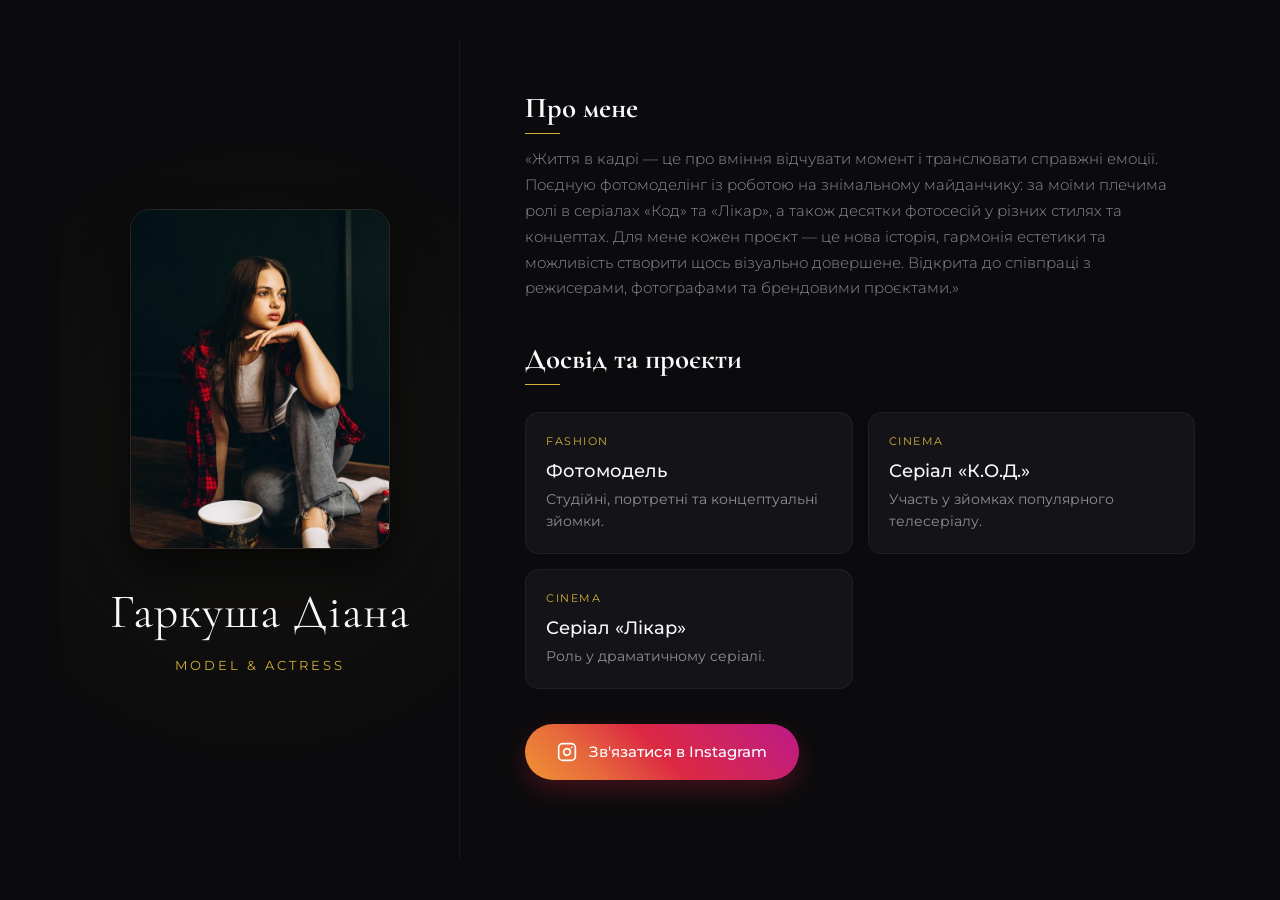
==== index.html @ 57ceee40 "Add files via upload" ====
<!DOCTYPE html>
<html lang="uk">
<head>
    <meta charset="UTF-8">
    <meta name="viewport" content="width=device-width, initial-scale=1.0">
    <title>Model & Actress Portfolio</title>
    <!-- Шрифти Google Fonts -->
    <link rel="preconnect" href="https://fonts.googleapis.com">
    <link rel="preconnect" href="https://fonts.gstatic.com" crossorigin>
    <link href="https://fonts.googleapis.com/css2?family=Cormorant+Garamond:ital,wght@0,400;0,600;1,400&family=Montserrat:wght@300;400;500;600&display=swap" rel="stylesheet">
    <link rel="icon" href="https://fav.farm/✨" />
    
    <style>
        :root {
            --bg-color: #0b0b0d;
            --card-bg: #141418;
            --accent-color: #d4af37;
            --text-main: #f8f9fa;
            --text-muted: #8e8e93;
            --font-title: 'Cormorant Garamond', serif;
            --font-body: 'Montserrat', sans-serif;
        }

        * {
            margin: 0;
            padding: 0;
            box-sizing: border-box;
            scroll-behavior: smooth;
        }

        body {
            background-color: var(--bg-color);
            color: var(--text-main);
            font-family: var(--font-body);
            line-height: 1.6;
            min-height: 100vh;
        }

        /* Головна сітка: для ПК розгортається у 2 колонки */
        .layout {
            display: grid;
            grid-template-columns: 1fr;
            min-height: 100vh;
            max-width: 1200px;
            margin: 0 auto;
        }

        /* Ліва частина (Hero / Фото) */
        .hero-sidebar {
            position: relative;
            padding: 40px 20px;
            display: flex;
            flex-direction: column;
            justify-content: center;
            align-items: center;
            text-align: center;
            background: radial-gradient(circle at center, rgba(212, 175, 55, 0.05) 0%, transparent 70%);
        }

        .avatar-container {
            position: relative;
            width: 220px;
            height: 280px;
            margin-bottom: 25px;
            border-radius: 20px;
            overflow: hidden;
            box-shadow: 0 20px 40px rgba(0,0,0,0.6);
            border: 1px solid rgba(255, 255, 255, 0.1);
            transition: transform 0.5s ease;
        }

        .avatar-container:hover {
            transform: scale(1.02);
        }

        .avatar {
            width: 100%;
            height: 100%;
            object-fit: cover;
        }

        .hero-sidebar h1 {
            font-family: var(--font-title);
            font-size: 2.5rem;
            font-weight: 400;
            letter-spacing: 1px;
            margin-bottom: 5px;
        }

        .hero-sidebar .tag {
            font-size: 0.8rem;
            text-transform: uppercase;
            letter-spacing: 3px;
            color: var(--accent-color);
            margin-bottom: 15px;
        }

        /* Права частина (Контент) */
        .content-area {
            padding: 40px 25px;
            display: flex;
            flex-direction: column;
            justify-content: center;
        }

        section {
            margin-bottom: 35px;
            animation: fadeInUp 0.8s ease-out;
        }

        .section-title {
            font-family: var(--font-title);
            font-size: 1.8rem;
            margin-bottom: 15px;
            position: relative;
            display: inline-block;
        }

        .section-title::after {
            content: '';
            position: absolute;
            bottom: -3px;
            left: 0;
            width: 35px;
            height: 1px;
            background-color: var(--accent-color);
        }

        .about-text {
            color: var(--text-muted);
            font-size: 0.95rem;
            font-weight: 300;
            line-height: 1.7;
        }

        /* Картки проєктів */
        .cards-grid {
            display: grid;
            grid-template-columns: 1fr;
            gap: 15px;
            margin-top: 15px;
        }

        .card {
            background: var(--card-bg);
            border: 1px solid rgba(255, 255, 255, 0.05);
            padding: 20px;
            border-radius: 14px;
            position: relative;
            overflow: hidden;
            transition: all 0.3s ease;
        }

        .card::before {
            content: '';
            position: absolute;
            top: 0; left: 0;
            width: 3px;
            height: 100%;
            background: var(--accent-color);
            opacity: 0;
            transition: opacity 0.3s ease;
        }

        .card:hover {
            transform: translateX(5px);
            background: #1a1a20;
            border-color: rgba(255, 255, 255, 0.15);
        }

        .card:hover::before {
            opacity: 1;
        }

        .card-tag {
            font-size: 0.7rem;
            text-transform: uppercase;
            letter-spacing: 1.5px;
            color: var(--accent-color);
            margin-bottom: 6px;
        }

        .card-title {
            font-size: 1.1rem;
            font-weight: 500;
            margin-bottom: 4px;
        }

        .card-desc {
            font-size: 0.85rem;
            color: var(--text-muted);
        }

        /* Кнопка Instagram */
        .btn-instagram {
            display: inline-flex;
            align-items: center;
            justify-content: center;
            gap: 12px;
            width: 100%;
            padding: 16px 24px;
            background: linear-gradient(45deg, #f09433 0%, #e6683c 25%, #dc2743 50%, #cc2366 75%, #bc1888 100%);
            color: #fff;
            text-decoration: none;
            border-radius: 30px;
            font-weight: 500;
            font-size: 0.95rem;
            box-shadow: 0 10px 25px rgba(220, 39, 67, 0.25);
            transition: transform 0.3s ease, box-shadow 0.3s ease;
        }

        .btn-instagram:hover {
            transform: translateY(-2px);
            box-shadow: 0 12px 30px rgba(220, 39, 67, 0.4);
        }

        footer {
            text-align: center;
            padding: 20px;
            font-size: 0.75rem;
            color: var(--text-muted);
        }

        @keyframes fadeInUp {
            from { opacity: 0; transform: translateY(15px); }
            to { opacity: 1; transform: translateY(0); }
        }

        /* 💻 АДАПТИВ ДЛЯ КОМП'ЮТЕРА (Screens > 768px) */
        @media (min-width: 768px) {
            .layout {
                grid-template-columns: 400px 1fr;
                gap: 40px;
                padding: 40px 20px;
            }

            .hero-sidebar {
                position: sticky;
                top: 40px;
                height: calc(100vh - 80px);
                border-right: 1px solid rgba(255, 255, 255, 0.05);
                padding: 20px;
            }

            .avatar-container {
                width: 260px;
                height: 340px;
            }

            .hero-sidebar h1 {
                font-size: 3rem;
            }

            .cards-grid {
                grid-template-columns: 1fr 1fr; /* Ролі вишиковуються у 2 колонки на ПК */
            }

            .btn-instagram {
                width: auto;
                padding: 16px 32px;
            }
        }
    </style>
</head>
<body>

    <div class="layout">
        <!-- Ліва колонка (На ПК зафіксована) -->
        <aside class="hero-sidebar">
            <div class="avatar-container">
                <img src="Діана 2.jpg" alt="Model Portfolio" class="avatar">
            </div>
            <h1>Гаркуша Діана</h1>
            <p class="tag">Model & Actress</p>
        </aside>

        <!-- Права колонка з контентом -->
        <main class="content-area">
            <section>
                <h2 class="section-title">Про мене</h2>
                <p class="about-text">
                   «Життя в кадрі — це про вміння відчувати момент і транслювати справжні емоції. Поєдную фотомоделінг із роботою на знімальному майданчику: за моїми плечима ролі в серіалах «Код» та «Лікар», а також десятки фотосесій у різних стилях та концептах. Для мене кожен проєкт — це нова історія, гармонія естетики та можливість створити щось візуально довершене. Відкрита до співпраці з режисерами, фотографами та брендовими проєктами.»
                </p>
            </section>

            <section>
                <h2 class="section-title">Досвід та проєкти</h2>
                <div class="cards-grid">
                    <div class="card">
                        <div class="card-tag">Fashion</div>
                        <div class="card-title">Фотомодель</div>
                        <div class="card-desc">Студійні, портретні та концептуальні зйомки.</div>
                    </div>

                    <div class="card">
                        <div class="card-tag">Cinema</div>
                        <div class="card-title">Серіал «К.О.Д.»</div>
                        <div class="card-desc">Участь у зйомках популярного телесеріалу.</div>
                    </div>

                    <div class="card">
                        <div class="card-tag">Cinema</div>
                        <div class="card-title">Серіал «Лікар»</div>
                        <div class="card-desc">Роль у драматичному серіалі.</div>
                    </div>
                </div>
            </section>

            <section>
                <a href="https://www.instagram.com/garkusha1831/" target="_blank" class="btn-instagram">
                    <svg width="20" height="20" viewBox="0 0 24 24" fill="none" stroke="currentColor" stroke-width="2" stroke-linecap="round" stroke-linejoin="round">
                        <rect x="2" y="2" width="20" height="20" rx="5" ry="5"></rect>
                        <path d="M16 11.37A4 4 0 1 1 12.63 8 4 4 0 0 1 16 11.37z"></path>
                        <line x1="17.5" y1="6.5" x2="17.51" y2="6.5"></line>
                    </svg>
                    Зв'язатися в Instagram
                </a>
            </section>
</body>
</html>
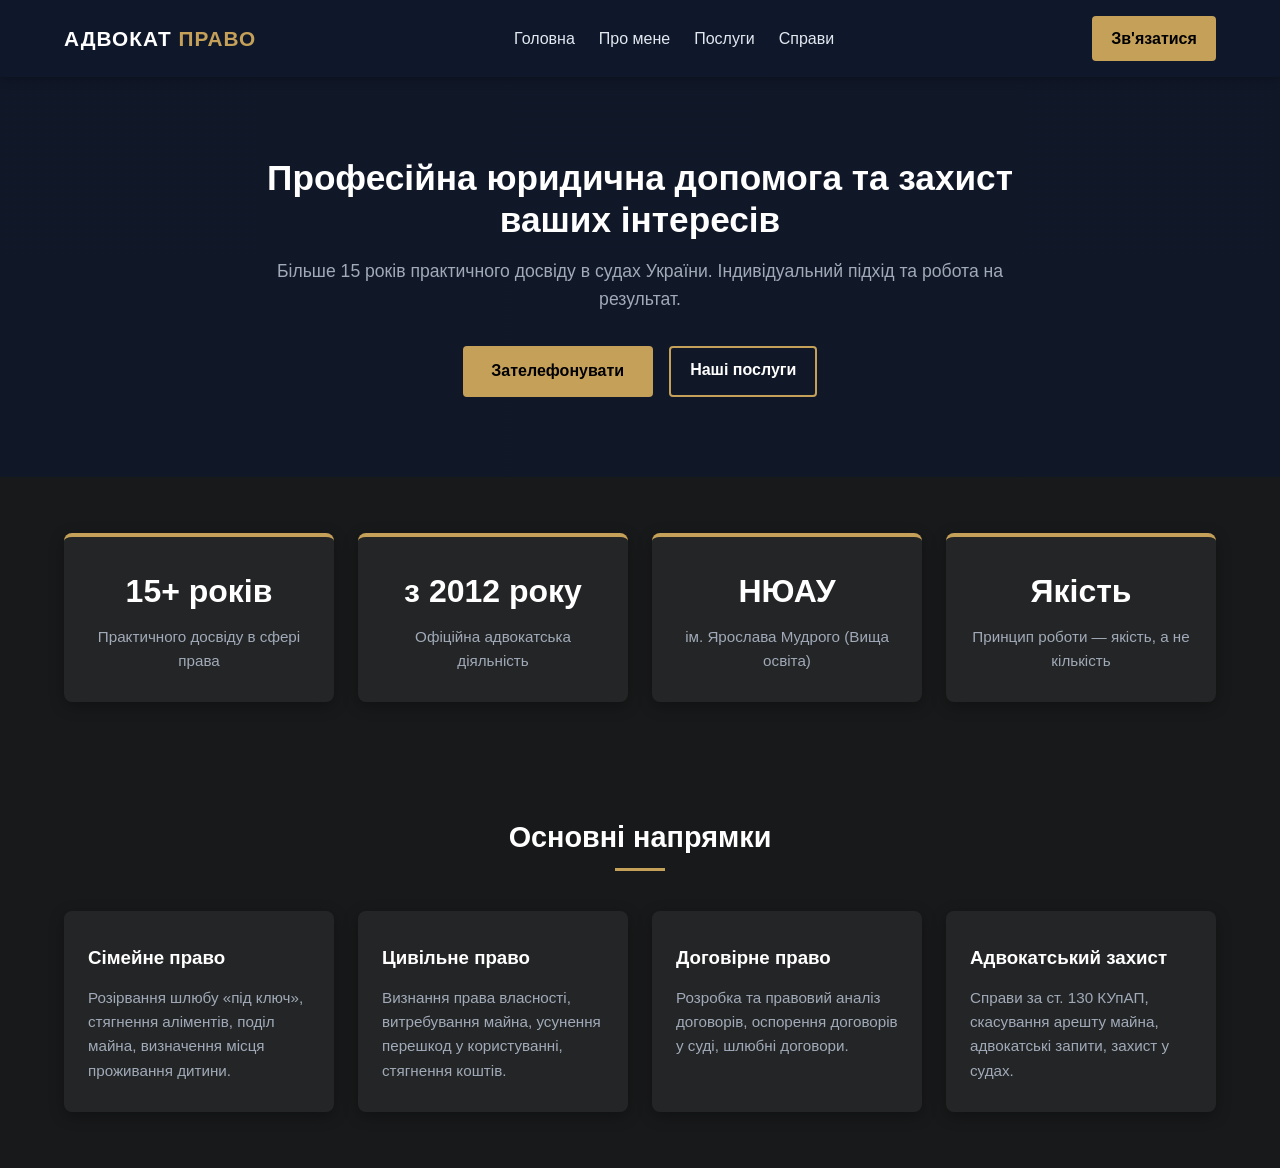
==== commit 514d2530: "Add files via upload" ====
--- a/index.html
+++ b/index.html
@@ -3,318 +3,341 @@
 <head>
     <meta charset="UTF-8">
     <meta name="viewport" content="width=device-width, initial-scale=1.0">
-    <title>Model & Actress Portfolio</title>
-    <!-- Шрифти Google Fonts -->
-    <link rel="preconnect" href="https://fonts.googleapis.com">
-    <link rel="preconnect" href="https://fonts.gstatic.com" crossorigin>
-    <link href="https://fonts.googleapis.com/css2?family=Cormorant+Garamond:ital,wght@0,400;0,600;1,400&family=Montserrat:wght@300;400;500;600&display=swap" rel="stylesheet">
-    <link rel="icon" href="https://fav.farm/✨" />
-    
+
+    <!-- Іконка для вкладки -->
+    <link rel="icon" type="image/svg+xml" href="data:image/svg+xml,<svg xmlns='http://www.w3.org/2000/svg' viewBox='0 0 24 24' fill='%23C5A059'><path d='M18 2h-4v2h1v3h-1v2h4V7h-1V4h1V2zm-7 4.5l-6 6 1.5 1.5 6-6L11 6.5zm-5.5 8L4 16l4 4 1.5-1.5-4-4zM2 21h12v2H2v-2z'/></svg>">
+
+    <title>Послуги адвоката | Професійний правовий захист</title>
     <style>
         :root {
-            --bg-color: #0b0b0d;
-            --card-bg: #141418;
-            --accent-color: #d4af37;
-            --text-main: #f8f9fa;
-            --text-muted: #8e8e93;
-            --font-title: 'Cormorant Garamond', serif;
-            --font-body: 'Montserrat', sans-serif;
+            /* Палітра як на скриншоті */
+            --navy-header: #0F172A;   /* Темно-синя шапка */
+            --bg-dark: #18191A;       /* Загальний темно-вугільний фон */
+            --card-bg: #242526;       /* Темні картки */
+            --accent: #C5A059;        /* Золотистий колір */
+            --accent-hover: #B08D46;
+            --text-light: #FFFFFF;    /* Білий текст */
+            --text-muted: #A0AAB8;    /* Сірий підтекст */
         }
 
         * {
+            box-sizing: border-box;
             margin: 0;
             padding: 0;
-            box-sizing: border-box;
-            scroll-behavior: smooth;
+            font-family: -apple-system, BlinkMacSystemFont, "Segoe UI", Roboto, sans-serif;
         }
 
         body {
-            background-color: var(--bg-color);
-            color: var(--text-main);
-            font-family: var(--font-body);
+            background-color: var(--bg-dark) !important;
+            color: var(--text-light);
             line-height: 1.6;
-            min-height: 100vh;
-        }
-
-        /* Головна сітка: для ПК розгортається у 2 колонки */
-        .layout {
-            display: grid;
-            grid-template-columns: 1fr;
-            min-height: 100vh;
+            padding-bottom: 70px;
+        }
+
+        @media (min-width: 768px) {
+            body { padding-bottom: 0; }
+        }
+
+        /* Шапка та Навігація */
+        .header {
+            background-color: var(--navy-header);
+            position: sticky;
+            top: 0;
+            z-index: 1000;
+            box-shadow: 0 2px 10px rgba(0,0,0,0.3);
+        }
+
+        .nav-container {
             max-width: 1200px;
             margin: 0 auto;
-        }
-
-        /* Ліва частина (Hero / Фото) */
-        .hero-sidebar {
+            display: flex;
+            justify-content: space-between;
+            align-items: center;
+            padding: 1rem 1.5rem;
+        }
+
+        .logo {
+            color: var(--text-light);
+            font-size: 1.3rem;
+            font-weight: 700;
+            text-decoration: none;
+            text-transform: uppercase;
+            letter-spacing: 1px;
+        }
+
+        .logo span { color: var(--accent); }
+
+        .nav-menu {
+            display: flex;
+            list-style: none;
+            gap: 1.5rem;
+        }
+
+        .nav-link {
+            color: #E2E8F0;
+            text-decoration: none;
+            font-weight: 500;
+            transition: color 0.3s;
+        }
+
+        .nav-link:hover { color: var(--accent); }
+
+        .btn-contact {
+            background-color: var(--accent);
+            color: #000000;
+            padding: 0.6rem 1.2rem;
+            border-radius: 4px;
+            font-weight: 600;
+            text-decoration: none;
+            transition: background-color 0.3s;
+        }
+
+        .btn-contact:hover { background-color: var(--accent-hover); }
+
+        /* Мобільне меню */
+        .hamburger {
+            display: none;
+            cursor: pointer;
+            background: none;
+            border: none;
+            color: var(--text-light);
+            font-size: 1.8rem;
+        }
+
+        /* Hero Секція */
+        .hero {
+            background: linear-gradient(rgba(15, 23, 42, 0.85), rgba(15, 23, 42, 0.85)), 
+                        url('https://images.unsplash.com/photo-1589829545856-d10d557cf95f?auto=format&fit=crop&w=1200&q=80') center/cover;
+            color: var(--text-light);
+            padding: 5rem 1.5rem;
+            text-align: center;
+        }
+
+        .hero-content {
+            max-width: 800px;
+            margin: 0 auto;
+        }
+
+        .hero h1 {
+            font-size: 2.2rem;
+            margin-bottom: 1rem;
+            line-height: 1.2;
+        }
+
+        .hero p {
+            font-size: 1.1rem;
+            color: var(--text-muted);
+            margin-bottom: 2rem;
+        }
+
+        .hero-buttons {
+            display: flex;
+            gap: 1rem;
+            justify-content: center;
+            flex-wrap: wrap;
+        }
+
+        /* Основні блоки */
+        .section {
+            max-width: 1200px;
+            margin: 0 auto;
+            padding: 3.5rem 1.5rem;
+        }
+
+        .section-title {
+            text-align: center;
+            font-size: 1.8rem;
+            color: var(--text-light);
+            margin-bottom: 2.5rem;
             position: relative;
-            padding: 40px 20px;
-            display: flex;
-            flex-direction: column;
-            justify-content: center;
-            align-items: center;
-            text-align: center;
-            background: radial-gradient(circle at center, rgba(212, 175, 55, 0.05) 0%, transparent 70%);
-        }
-
-        .avatar-container {
-            position: relative;
-            width: 220px;
-            height: 280px;
-            margin-bottom: 25px;
-            border-radius: 20px;
-            overflow: hidden;
-            box-shadow: 0 20px 40px rgba(0,0,0,0.6);
-            border: 1px solid rgba(255, 255, 255, 0.1);
-            transition: transform 0.5s ease;
-        }
-
-        .avatar-container:hover {
-            transform: scale(1.02);
-        }
-
-        .avatar {
-            width: 100%;
-            height: 100%;
-            object-fit: cover;
-        }
-
-        .hero-sidebar h1 {
-            font-family: var(--font-title);
-            font-size: 2.5rem;
-            font-weight: 400;
-            letter-spacing: 1px;
-            margin-bottom: 5px;
-        }
-
-        .hero-sidebar .tag {
-            font-size: 0.8rem;
-            text-transform: uppercase;
-            letter-spacing: 3px;
-            color: var(--accent-color);
-            margin-bottom: 15px;
-        }
-
-        /* Права частина (Контент) */
-        .content-area {
-            padding: 40px 25px;
-            display: flex;
-            flex-direction: column;
-            justify-content: center;
-        }
-
-        section {
-            margin-bottom: 35px;
-            animation: fadeInUp 0.8s ease-out;
-        }
-
-        .section-title {
-            font-family: var(--font-title);
-            font-size: 1.8rem;
-            margin-bottom: 15px;
-            position: relative;
-            display: inline-block;
         }
 
         .section-title::after {
             content: '';
-            position: absolute;
-            bottom: -3px;
-            left: 0;
-            width: 35px;
-            height: 1px;
-            background-color: var(--accent-color);
-        }
-
-        .about-text {
+            display: block;
+            width: 50px;
+            height: 3px;
+            background-color: var(--accent);
+            margin: 0.5rem auto 0;
+        }
+
+        /* Факти / Переваги */
+        .stats-grid {
+            display: grid;
+            grid-template-columns: repeat(auto-fit, minmax(220px, 1fr));
+            gap: 1.5rem;
+            text-align: center;
+        }
+
+        .stat-card {
+            background: var(--card-bg) !important;
+            padding: 1.8rem 1.5rem;
+            border-radius: 8px;
+            box-shadow: 0 4px 15px rgba(0,0,0,0.3);
+            border-top: 4px solid var(--accent);
+        }
+
+        .stat-card h3 {
+            font-size: 2rem;
+            color: var(--text-light);
+            margin-bottom: 0.5rem;
+        }
+
+        .stat-card p {
             color: var(--text-muted);
             font-size: 0.95rem;
-            font-weight: 300;
-            line-height: 1.7;
-        }
-
-        /* Картки проєктів */
-        .cards-grid {
+        }
+
+        /* Послуги */
+        .services-grid {
             display: grid;
-            grid-template-columns: 1fr;
-            gap: 15px;
-            margin-top: 15px;
-        }
-
-        .card {
-            background: var(--card-bg);
-            border: 1px solid rgba(255, 255, 255, 0.05);
-            padding: 20px;
-            border-radius: 14px;
-            position: relative;
-            overflow: hidden;
-            transition: all 0.3s ease;
-        }
-
-        .card::before {
-            content: '';
-            position: absolute;
-            top: 0; left: 0;
-            width: 3px;
-            height: 100%;
-            background: var(--accent-color);
-            opacity: 0;
-            transition: opacity 0.3s ease;
-        }
-
-        .card:hover {
-            transform: translateX(5px);
-            background: #1a1a20;
-            border-color: rgba(255, 255, 255, 0.15);
-        }
-
-        .card:hover::before {
-            opacity: 1;
-        }
-
-        .card-tag {
-            font-size: 0.7rem;
-            text-transform: uppercase;
-            letter-spacing: 1.5px;
-            color: var(--accent-color);
-            margin-bottom: 6px;
-        }
-
-        .card-title {
-            font-size: 1.1rem;
-            font-weight: 500;
-            margin-bottom: 4px;
-        }
-
-        .card-desc {
-            font-size: 0.85rem;
+            grid-template-columns: repeat(auto-fit, minmax(260px, 1fr));
+            gap: 1.5rem;
+        }
+
+        .service-card {
+            background: var(--card-bg) !important;
+            padding: 1.8rem 1.5rem;
+            border-radius: 8px;
+            box-shadow: 0 4px 15px rgba(0,0,0,0.3);
+            border-top: 3px solid transparent;
+            transition: border-color 0.3s, transform 0.3s;
+        }
+
+        .service-card:hover {
+            border-top-color: var(--accent);
+            transform: translateY(-3px);
+        }
+
+        .service-card h3 {
+            color: var(--text-light);
+            margin-bottom: 0.8rem;
+        }
+
+        .service-card p {
             color: var(--text-muted);
-        }
-
-        /* Кнопка Instagram */
-        .btn-instagram {
-            display: inline-flex;
-            align-items: center;
-            justify-content: center;
-            gap: 12px;
+            font-size: 0.95rem;
+        }
+
+        /* Плаваюча кнопка для мобільного */
+        .mobile-call-btn {
+            display: none;
+            position: fixed;
+            bottom: 0;
+            left: 0;
             width: 100%;
-            padding: 16px 24px;
-            background: linear-gradient(45deg, #f09433 0%, #e6683c 25%, #dc2743 50%, #cc2366 75%, #bc1888 100%);
-            color: #fff;
+            background-color: var(--accent);
+            color: #000000;
+            text-align: center;
+            padding: 1rem;
+            font-weight: 700;
             text-decoration: none;
-            border-radius: 30px;
-            font-weight: 500;
-            font-size: 0.95rem;
-            box-shadow: 0 10px 25px rgba(220, 39, 67, 0.25);
-            transition: transform 0.3s ease, box-shadow 0.3s ease;
-        }
-
-        .btn-instagram:hover {
-            transform: translateY(-2px);
-            box-shadow: 0 12px 30px rgba(220, 39, 67, 0.4);
-        }
-
-        footer {
-            text-align: center;
-            padding: 20px;
-            font-size: 0.75rem;
-            color: var(--text-muted);
-        }
-
-        @keyframes fadeInUp {
-            from { opacity: 0; transform: translateY(15px); }
-            to { opacity: 1; transform: translateY(0); }
-        }
-
-        /* 💻 АДАПТИВ ДЛЯ КОМП'ЮТЕРА (Screens > 768px) */
-        @media (min-width: 768px) {
-            .layout {
-                grid-template-columns: 400px 1fr;
-                gap: 40px;
-                padding: 40px 20px;
+            z-index: 999;
+            box-shadow: 0 -2px 10px rgba(0,0,0,0.3);
+        }
+
+        /* Адаптивність */
+        @media (max-width: 768px) {
+            .nav-menu {
+                display: none;
+                width: 100%;
+                flex-direction: column;
+                position: absolute;
+                top: 100%;
+                left: 0;
+                background-color: var(--navy-header);
+                padding: 1rem;
             }
 
-            .hero-sidebar {
-                position: sticky;
-                top: 40px;
-                height: calc(100vh - 80px);
-                border-right: 1px solid rgba(255, 255, 255, 0.05);
-                padding: 20px;
-            }
-
-            .avatar-container {
-                width: 260px;
-                height: 340px;
-            }
-
-            .hero-sidebar h1 {
-                font-size: 3rem;
-            }
-
-            .cards-grid {
-                grid-template-columns: 1fr 1fr; /* Ролі вишиковуються у 2 колонки на ПК */
-            }
-
-            .btn-instagram {
-                width: auto;
-                padding: 16px 32px;
-            }
+            .hamburger { display: block; }
+            .nav-container.active .nav-menu { display: flex; }
+            .mobile-call-btn { display: block; }
+            .header .btn-contact { display: none; }
+            .hero h1 { font-size: 1.8rem; }
         }
     </style>
 </head>
 <body>
 
-    <div class="layout">
-        <!-- Ліва колонка (На ПК зафіксована) -->
-        <aside class="hero-sidebar">
-            <div class="avatar-container">
-                <img src="Діана 2.jpg" alt="Model Portfolio" class="avatar">
-            </div>
-            <h1>Гаркуша Діана</h1>
-            <p class="tag">Model & Actress</p>
-        </aside>
-
-        <!-- Права колонка з контентом -->
-        <main class="content-area">
-            <section>
-                <h2 class="section-title">Про мене</h2>
-                <p class="about-text">
-                   «Життя в кадрі — це про вміння відчувати момент і транслювати справжні емоції. Поєдную фотомоделінг із роботою на знімальному майданчику: за моїми плечима ролі в серіалах «Код» та «Лікар», а також десятки фотосесій у різних стилях та концептах. Для мене кожен проєкт — це нова історія, гармонія естетики та можливість створити щось візуально довершене. Відкрита до співпраці з режисерами, фотографами та брендовими проєктами.»
-                </p>
-            </section>
-
-            <section>
-                <h2 class="section-title">Досвід та проєкти</h2>
-                <div class="cards-grid">
-                    <div class="card">
-                        <div class="card-tag">Fashion</div>
-                        <div class="card-title">Фотомодель</div>
-                        <div class="card-desc">Студійні, портретні та концептуальні зйомки.</div>
-                    </div>
-
-                    <div class="card">
-                        <div class="card-tag">Cinema</div>
-                        <div class="card-title">Серіал «К.О.Д.»</div>
-                        <div class="card-desc">Участь у зйомках популярного телесеріалу.</div>
-                    </div>
-
-                    <div class="card">
-                        <div class="card-tag">Cinema</div>
-                        <div class="card-title">Серіал «Лікар»</div>
-                        <div class="card-desc">Роль у драматичному серіалі.</div>
-                    </div>
-                </div>
-            </section>
-
-            <section>
-                <a href="https://www.instagram.com/garkusha1831/" target="_blank" class="btn-instagram">
-                    <svg width="20" height="20" viewBox="0 0 24 24" fill="none" stroke="currentColor" stroke-width="2" stroke-linecap="round" stroke-linejoin="round">
-                        <rect x="2" y="2" width="20" height="20" rx="5" ry="5"></rect>
-                        <path d="M16 11.37A4 4 0 1 1 12.63 8 4 4 0 0 1 16 11.37z"></path>
-                        <line x1="17.5" y1="6.5" x2="17.51" y2="6.5"></line>
-                    </svg>
-                    Зв'язатися в Instagram
-                </a>
-            </section>
+    <!-- Шапка сайту -->
+    <header class="header">
+        <div class="nav-container">
+            <a href="#" class="logo">Адвокат <span>Право</span></a>
+            <button class="hamburger" onclick="toggleMenu()">☰</button>
+            <ul class="nav-menu">
+                <li><a href="#" class="nav-link">Головна</a></li>
+                <li><a href="about.html" class="nav-link">Про мене</a></li>
+                <li><a href="services.html" class="nav-link">Послуги</a></li>
+                <li><a href="cases.html" class="nav-link">Справи</a></li>
+            </ul>
+            <a href="tel:+380937222592" class="btn-contact">Зв'язатися</a>
+        </div>
+    </header>
+
+    <!-- Головний баннер -->
+    <section class="hero">
+        <div class="hero-content">
+            <h1>Професійна юридична допомога та захист ваших інтересів</h1>
+            <p>Більше 15 років практичного досвіду в судах України. Індивідуальний підхід та робота на результат.</p>
+            <div class="hero-buttons">
+                <a href="tel:+380937222592" class="btn-contact" style="padding: 0.8rem 1.8rem;">Зателефонувати</a>
+                <a href="#services" class="btn-contact" style="background: transparent; border: 2px solid var(--accent); color: var(--text-light);">Наші послуги</a>
+            </div>
+        </div>
+    </section>
+
+    <!-- Досвід у цифрах -->
+    <section class="section">
+        <div class="stats-grid">
+            <div class="stat-card">
+                <h3>15+ років</h3>
+                <p>Практичного досвіду в сфері права</p>
+            </div>
+            <div class="stat-card">
+                <h3>з 2012 року</h3>
+                <p>Офіційна адвокатська діяльність</p>
+            </div>
+            <div class="stat-card">
+                <h3>НЮАУ</h3>
+                <p>ім. Ярослава Мудрого (Вища освіта)</p>
+            </div>
+            <div class="stat-card">
+                <h3>Якість</h3>
+                <p>Принцип роботи — якість, а не кількість</p>
+            </div>
+        </div>
+    </section>
+
+    <!-- Послуги -->
+    <section class="section" id="services">
+        <h2 class="section-title">Основні напрямки</h2>
+        <div class="services-grid">
+            <div class="service-card">
+                <h3>Сімейне право</h3>
+                <p>Розірвання шлюбу «під ключ», стягнення аліментів, поділ майна, визначення місця проживання дитини.</p>
+            </div>
+            <div class="service-card">
+                <h3>Цивільне право</h3>
+                <p>Визнання права власності, витребування майна, усунення перешкод у користуванні, стягнення коштів.</p>
+            </div>
+            <div class="service-card">
+                <h3>Договірне право</h3>
+                <p>Розробка та правовий аналіз договорів, оспорення договорів у суді, шлюбні договори.</p>
+            </div>
+            <div class="service-card">
+                <h3>Адвокатський захист</h3>
+                <p>Справи за ст. 130 КУпАП, скасування арешту майна, адвокатські запити, захист у судах.</p>
+            </div>
+        </div>
+    </section>
+
+    <!-- Плаваюча кнопка для швидкого виклику з мобільного -->
+    <a href="tel:+380937222592" class="mobile-call-btn">📞 Зв'язатися з адвокатом</a>
+
+    <script>
+        function toggleMenu() {
+            document.querySelector('.nav-container').classList.toggle('active');
+        }
+    </script>
 </body>
 </html>
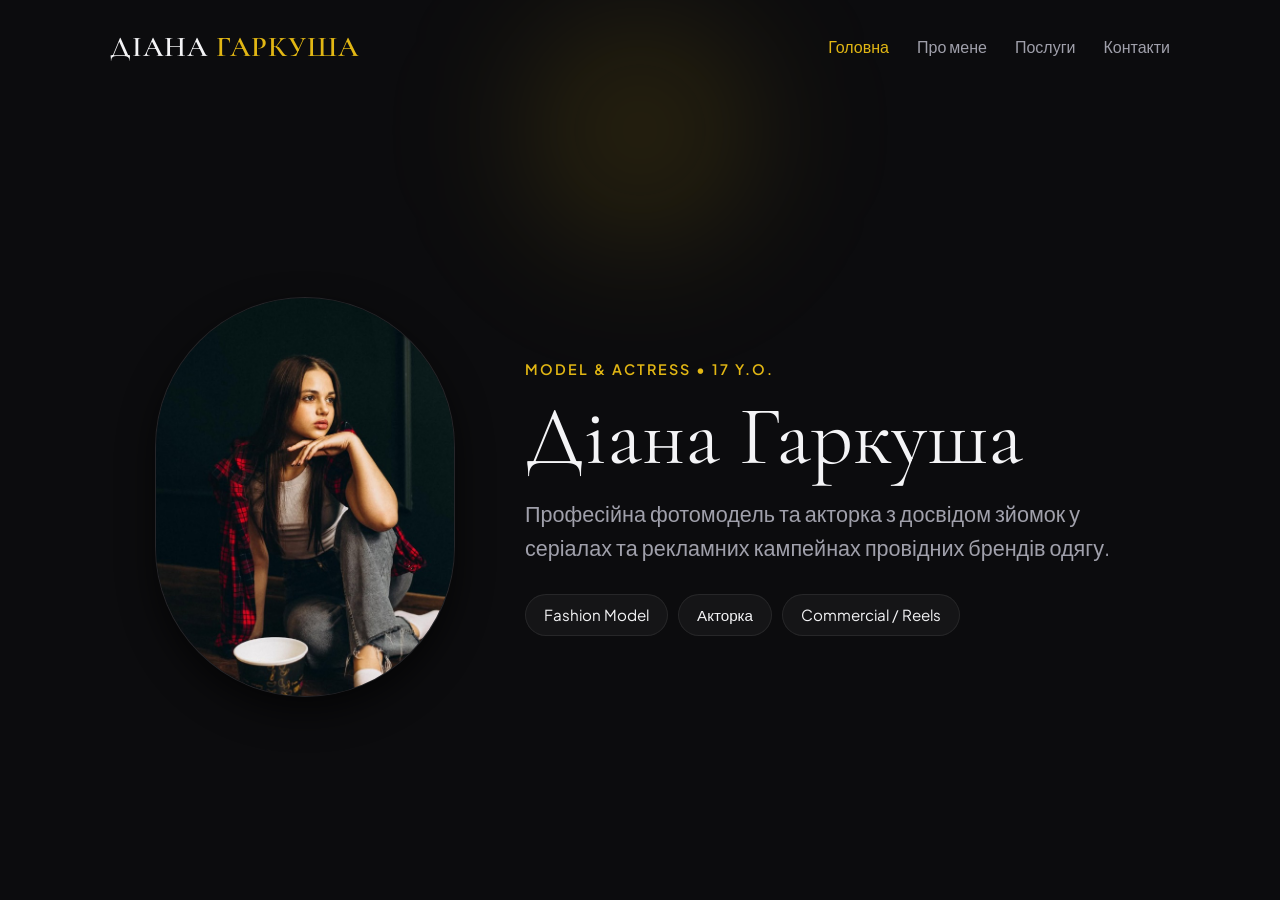
==== commit 1bcb32ee: "Add files via upload" ====
--- a/index.html
+++ b/index.html
@@ -2,341 +2,383 @@
 <html lang="uk">
 <head>
     <meta charset="UTF-8">
-    <meta name="viewport" content="width=device-width, initial-scale=1.0">
-
-    <!-- Іконка для вкладки -->
-    <link rel="icon" type="image/svg+xml" href="data:image/svg+xml,<svg xmlns='http://www.w3.org/2000/svg' viewBox='0 0 24 24' fill='%23C5A059'><path d='M18 2h-4v2h1v3h-1v2h4V7h-1V4h1V2zm-7 4.5l-6 6 1.5 1.5 6-6L11 6.5zm-5.5 8L4 16l4 4 1.5-1.5-4-4zM2 21h12v2H2v-2z'/></svg>">
-
-    <title>Послуги адвоката | Професійний правовий захист</title>
+    <meta name="viewport" content="width=device-width, initial-scale=1.0, viewport-fit=cover">
+    <title>Діана Гаркуша | Офіційний сайт</title>
+    <meta name="description" content="Офіційний сайт Діани Гаркуші — фотомодель та акторка.">
+    
+    <!-- Шрифти Google Fonts -->
+    <link rel="preconnect" href="https://fonts.googleapis.com">
+    <link rel="preconnect" href="https://fonts.gstatic.com" crossorigin>
+    <link href="https://fonts.googleapis.com/css2?family=Cormorant+Garamond:wght@400;600&family=Plus+Jakarta+Sans:wght@300;400;600&display=swap" rel="stylesheet">
+    <link rel="icon" type="image/svg+xml" href="data:image/svg+xml,<svg xmlns='http://www.w3.org/2000/svg' viewBox='0 0 100 100'><rect width='100' height='100' rx='25' fill='%230c0c0e'/><text x='50%' y='65%' font-family='Georgia, serif' font-size='48' font-weight='bold' fill='%23e2b714' text-anchor='middle'>DG</text></svg>">
+
+    <!-- CSS СТИЛІ -->
     <style>
         :root {
-            /* Палітра як на скриншоті */
-            --navy-header: #0F172A;   /* Темно-синя шапка */
-            --bg-dark: #18191A;       /* Загальний темно-вугільний фон */
-            --card-bg: #242526;       /* Темні картки */
-            --accent: #C5A059;        /* Золотистий колір */
-            --accent-hover: #B08D46;
-            --text-light: #FFFFFF;    /* Білий текст */
-            --text-muted: #A0AAB8;    /* Сірий підтекст */
+            --bg-color: #0c0c0e;
+            --card-bg: rgba(255, 255, 255, 0.04);
+            --accent-color: #e2b714;
+            --text-main: #f4f4f6;
+            --text-muted: #a0a0ab;
+            --border-color: rgba(255, 255, 255, 0.08);
+            --font-title: 'Cormorant Garamond', serif;
+            --font-body: 'Plus Jakarta Sans', sans-serif;
         }
 
         * {
             box-sizing: border-box;
             margin: 0;
             padding: 0;
-            font-family: -apple-system, BlinkMacSystemFont, "Segoe UI", Roboto, sans-serif;
+            -webkit-tap-highlight-color: transparent;
+        }
+
+        html {
+            scroll-behavior: smooth;
         }
 
         body {
-            background-color: var(--bg-dark) !important;
-            color: var(--text-light);
+            background-color: var(--bg-color);
+            color: var(--text-main);
+            font-family: var(--font-body);
             line-height: 1.6;
-            padding-bottom: 70px;
-        }
-
-        @media (min-width: 768px) {
-            body { padding-bottom: 0; }
-        }
-
-        /* Шапка та Навігація */
-        .header {
-            background-color: var(--navy-header);
-            position: sticky;
-            top: 0;
-            z-index: 1000;
-            box-shadow: 0 2px 10px rgba(0,0,0,0.3);
-        }
-
-        .nav-container {
-            max-width: 1200px;
-            margin: 0 auto;
+            overflow-x: hidden;
+            min-height: 100vh;
+            display: flex;
+            flex-direction: column;
+            justify-content: space-between;
+        }
+
+        /* --- СЯЙВО НА ФОНІ --- */
+        .glow-bg {
+            position: fixed;
+            top: -5%;
+            left: 50%;
+            transform: translateX(-50%);
+            width: 350px;
+            height: 350px;
+            background: radial-gradient(circle, rgba(226, 183, 20, 0.18) 0%, rgba(0,0,0,0) 70%);
+            filter: blur(60px);
+            z-index: -1;
+            pointer-events: none;
+            animation: pulseGlow 8s infinite alternate ease-in-out;
+        }
+
+        @keyframes pulseGlow {
+            0% { transform: translateX(-50%) scale(1); opacity: 0.5; }
+            100% { transform: translateX(-50%) scale(1.3); opacity: 0.8; }
+        }
+
+        /* --- ШАПКА --- */
+        header {
+            position: relative;
             display: flex;
             justify-content: space-between;
             align-items: center;
-            padding: 1rem 1.5rem;
+            padding: 24px 20px;
+            max-width: 1100px;
+            width: 100%;
+            margin: 0 auto;
+            z-index: 1000;
         }
 
         .logo {
-            color: var(--text-light);
-            font-size: 1.3rem;
-            font-weight: 700;
+            font-family: var(--font-title);
+            font-size: 1.8rem;
+            font-weight: 600;
+            letter-spacing: 1px;
+            text-transform: uppercase;
+            color: var(--text-main);
             text-decoration: none;
-            text-transform: uppercase;
-            letter-spacing: 1px;
-        }
-
-        .logo span { color: var(--accent); }
-
-        .nav-menu {
-            display: flex;
-            list-style: none;
-            gap: 1.5rem;
+        }
+
+        .logo span { color: var(--accent-color); }
+
+        /* Навігація ПК */
+        .desktop-nav {
+            display: none;
+            gap: 28px;
         }
 
         .nav-link {
-            color: #E2E8F0;
+            color: var(--text-muted);
             text-decoration: none;
-            font-weight: 500;
+            font-size: 1rem;
+            font-weight: 400;
             transition: color 0.3s;
         }
 
-        .nav-link:hover { color: var(--accent); }
-
-        .btn-contact {
-            background-color: var(--accent);
-            color: #000000;
-            padding: 0.6rem 1.2rem;
-            border-radius: 4px;
-            font-weight: 600;
-            text-decoration: none;
-            transition: background-color 0.3s;
-        }
-
-        .btn-contact:hover { background-color: var(--accent-hover); }
-
-        /* Мобільне меню */
-        .hamburger {
-            display: none;
+        .nav-link:hover, .nav-link.active {
+            color: var(--accent-color);
+        }
+
+        /* Кнопка-гамбургер (три смужки) */
+        .hamburger-btn {
+            display: flex;
+            flex-direction: column;
+            justify-content: space-between;
+            width: 30px;
+            height: 20px;
+            background: transparent;
+            border: none;
             cursor: pointer;
-            background: none;
-            border: none;
-            color: var(--text-light);
-            font-size: 1.8rem;
-        }
-
-        /* Hero Секція */
-        .hero {
-            background: linear-gradient(rgba(15, 23, 42, 0.85), rgba(15, 23, 42, 0.85)), 
-                        url('https://images.unsplash.com/photo-1589829545856-d10d557cf95f?auto=format&fit=crop&w=1200&q=80') center/cover;
-            color: var(--text-light);
-            padding: 5rem 1.5rem;
+            padding: 0;
+            z-index: 1001;
+        }
+
+        .hamburger-btn span {
+            width: 100%;
+            height: 2px;
+            background-color: var(--text-main);
+            border-radius: 2px;
+            transition: all 0.3s ease-in-out;
+        }
+
+        /* Анімація перетворення гамбургера на хрестик */
+        .hamburger-btn.open span:nth-child(1) {
+            transform: translateY(9px) rotate(45deg);
+            background-color: var(--accent-color);
+        }
+
+        .hamburger-btn.open span:nth-child(2) {
+            opacity: 0;
+        }
+
+        .hamburger-btn.open span:nth-child(3) {
+            transform: translateY(-9px) rotate(-45deg);
+            background-color: var(--accent-color);
+        }
+
+        /* Висувне мобільне меню */
+        .mobile-menu-overlay {
+            position: fixed;
+            top: 0;
+            left: 0;
+            width: 100%;
+            height: 100vh;
+            background: rgba(12, 12, 14, 0.96);
+            backdrop-filter: blur(15px);
+            -webkit-backdrop-filter: blur(15px);
+            display: flex;
+            flex-direction: column;
+            justify-content: center;
+            align-items: center;
+            gap: 24px;
+            opacity: 0;
+            visibility: hidden;
+            transition: opacity 0.3s ease, visibility 0.3s ease;
+            z-index: 999;
+        }
+
+        .mobile-menu-overlay.active {
+            opacity: 1;
+            visibility: visible;
+        }
+
+        .mobile-menu-overlay .nav-link {
+            font-family: var(--font-title);
+            font-size: 2rem;
+            color: var(--text-main);
+        }
+
+        .mobile-menu-overlay .nav-link.active {
+            color: var(--accent-color);
+        }
+
+        /* --- ОСНОВНИЙ КОНТЕЙНЕР --- */
+        .container {
+            max-width: 1100px;
+            width: 100%;
+            margin: auto;
+            padding: 20px 24px;
+        }
+
+        /* --- HERO SECTION --- */
+        .hero-section {
+            display: flex;
+            flex-direction: column;
+            align-items: center;
             text-align: center;
-        }
-
-        .hero-content {
-            max-width: 800px;
-            margin: 0 auto;
-        }
-
-        .hero h1 {
-            font-size: 2.2rem;
-            margin-bottom: 1rem;
-            line-height: 1.2;
-        }
-
-        .hero p {
-            font-size: 1.1rem;
-            color: var(--text-muted);
-            margin-bottom: 2rem;
-        }
-
-        .hero-buttons {
-            display: flex;
-            gap: 1rem;
+            padding: 20px 0;
+        }
+
+        /* Рамка для фотографії */
+        .avatar-frame {
+            width: 210px;
+            height: 280px;
+            border-radius: 110px;
+            overflow: hidden;
+            border: 1px solid var(--border-color);
+            margin-bottom: 28px;
+            box-shadow: 0 15px 35px rgba(0,0,0,0.6);
+            flex-shrink: 0;
+            position: relative;
+            background: #141418;
+        }
+
+        .avatar-img {
+            width: 100%;
+            height: 100%;
+            object-fit: cover;
+            display: block;
+        }
+
+        .avatar-placeholder {
+            width: 100%;
+            height: 100%;
+            background: linear-gradient(135deg, #1c1c24, #101014);
+            display: flex;
+            align-items: center;
             justify-content: center;
-            flex-wrap: wrap;
-        }
-
-        /* Основні блоки */
-        .section {
-            max-width: 1200px;
-            margin: 0 auto;
-            padding: 3.5rem 1.5rem;
-        }
-
-        .section-title {
-            text-align: center;
-            font-size: 1.8rem;
-            color: var(--text-light);
-            margin-bottom: 2.5rem;
-            position: relative;
-        }
-
-        .section-title::after {
-            content: '';
-            display: block;
-            width: 50px;
-            height: 3px;
-            background-color: var(--accent);
-            margin: 0.5rem auto 0;
-        }
-
-        /* Факти / Переваги */
-        .stats-grid {
-            display: grid;
-            grid-template-columns: repeat(auto-fit, minmax(220px, 1fr));
-            gap: 1.5rem;
-            text-align: center;
-        }
-
-        .stat-card {
-            background: var(--card-bg) !important;
-            padding: 1.8rem 1.5rem;
-            border-radius: 8px;
-            box-shadow: 0 4px 15px rgba(0,0,0,0.3);
-            border-top: 4px solid var(--accent);
-        }
-
-        .stat-card h3 {
-            font-size: 2rem;
-            color: var(--text-light);
-            margin-bottom: 0.5rem;
-        }
-
-        .stat-card p {
             color: var(--text-muted);
             font-size: 0.95rem;
         }
 
-        /* Послуги */
-        .services-grid {
-            display: grid;
-            grid-template-columns: repeat(auto-fit, minmax(260px, 1fr));
-            gap: 1.5rem;
-        }
-
-        .service-card {
-            background: var(--card-bg) !important;
-            padding: 1.8rem 1.5rem;
-            border-radius: 8px;
-            box-shadow: 0 4px 15px rgba(0,0,0,0.3);
-            border-top: 3px solid transparent;
-            transition: border-color 0.3s, transform 0.3s;
-        }
-
-        .service-card:hover {
-            border-top-color: var(--accent);
-            transform: translateY(-3px);
-        }
-
-        .service-card h3 {
-            color: var(--text-light);
-            margin-bottom: 0.8rem;
-        }
-
-        .service-card p {
+        .badge {
+            color: var(--accent-color);
+            text-transform: uppercase;
+            letter-spacing: 2px;
+            font-size: 0.9rem;
+            font-weight: 600;
+            margin-bottom: 12px;
+        }
+
+        .main-title {
+            font-family: var(--font-title);
+            font-size: clamp(3.2rem, 10vw, 5.2rem);
+            font-weight: 400;
+            line-height: 1.05;
+            margin-bottom: 16px;
+        }
+
+        .hero-desc {
             color: var(--text-muted);
+            max-width: 600px;
+            margin: 0 auto 28px;
+            font-size: clamp(1.1rem, 4vw, 1.35rem);
+            line-height: 1.6;
+        }
+
+        .tags-container {
+            display: flex;
+            gap: 10px;
+            flex-wrap: wrap;
+            justify-content: center;
+        }
+
+        .tag {
+            background: var(--card-bg);
+            border: 1px solid var(--border-color);
+            padding: 8px 18px;
+            border-radius: 30px;
             font-size: 0.95rem;
-        }
-
-        /* Плаваюча кнопка для мобільного */
-        .mobile-call-btn {
-            display: none;
-            position: fixed;
-            bottom: 0;
-            left: 0;
-            width: 100%;
-            background-color: var(--accent);
-            color: #000000;
-            text-align: center;
-            padding: 1rem;
-            font-weight: 700;
-            text-decoration: none;
-            z-index: 999;
-            box-shadow: 0 -2px 10px rgba(0,0,0,0.3);
-        }
-
-        /* Адаптивність */
-        @media (max-width: 768px) {
-            .nav-menu {
-                display: none;
-                width: 100%;
-                flex-direction: column;
-                position: absolute;
-                top: 100%;
-                left: 0;
-                background-color: var(--navy-header);
-                padding: 1rem;
+            color: var(--text-main);
+        }
+
+        /* --- АДАПТИВНІСТЬ ДЛЯ ПК (min-width: 768px) --- */
+        @media (min-width: 768px) {
+            .desktop-nav { display: flex; }
+            .hamburger-btn { display: none; }
+            .mobile-menu-overlay { display: none; }
+
+            .hero-section {
+                flex-direction: row;
+                text-align: left;
+                justify-content: center;
+                gap: 70px;
+                padding: 60px 0;
             }
 
-            .hamburger { display: block; }
-            .nav-container.active .nav-menu { display: flex; }
-            .mobile-call-btn { display: block; }
-            .header .btn-contact { display: none; }
-            .hero h1 { font-size: 1.8rem; }
+            .avatar-frame {
+                width: 300px;
+                height: 400px;
+                border-radius: 150px;
+                margin-bottom: 0;
+            }
+
+            .hero-desc { 
+                margin: 0 0 28px 0; 
+            }
+
+            .tags-container { justify-content: flex-start; }
         }
     </style>
 </head>
 <body>
-
-    <!-- Шапка сайту -->
-    <header class="header">
-        <div class="nav-container">
-            <a href="#" class="logo">Адвокат <span>Право</span></a>
-            <button class="hamburger" onclick="toggleMenu()">☰</button>
-            <ul class="nav-menu">
-                <li><a href="#" class="nav-link">Головна</a></li>
-                <li><a href="about.html" class="nav-link">Про мене</a></li>
-                <li><a href="services.html" class="nav-link">Послуги</a></li>
-                <li><a href="cases.html" class="nav-link">Справи</a></li>
-            </ul>
-            <a href="tel:+380937222592" class="btn-contact">Зв'язатися</a>
-        </div>
+    <!-- ФОНОВЕ СЯЙВО -->
+    <div class="glow-bg"></div>
+
+    <!-- ШАПКА -->
+    <header>
+        <a href="index.html" class="logo">Діана <span>Гаркуша</span></a>
+        
+        <!-- Меню для комп'ютера -->
+        <nav class="desktop-nav">
+            <a href="index.html" class="nav-link active">Головна</a>
+            <a href="about.html" class="nav-link">Про мене</a>
+            <a href="services.html" class="nav-link">Послуги</a>
+            <a href="contacts.html" class="nav-link">Контакти</a>
+        </nav>
+
+        <!-- Кнопка «3 смужки» для телефона -->
+        <button class="hamburger-btn" id="hamburgerBtn" aria-label="Відкрити меню">
+            <span></span>
+            <span></span>
+            <span></span>
+        </button>
     </header>
 
-    <!-- Головний баннер -->
-    <section class="hero">
-        <div class="hero-content">
-            <h1>Професійна юридична допомога та захист ваших інтересів</h1>
-            <p>Більше 15 років практичного досвіду в судах України. Індивідуальний підхід та робота на результат.</p>
-            <div class="hero-buttons">
-                <a href="tel:+380937222592" class="btn-contact" style="padding: 0.8rem 1.8rem;">Зателефонувати</a>
-                <a href="#services" class="btn-contact" style="background: transparent; border: 2px solid var(--accent); color: var(--text-light);">Наші послуги</a>
+    <!-- Висувне мобільне меню -->
+    <div class="mobile-menu-overlay" id="mobileMenu">
+        <a href="index.html" class="nav-link active">Головна</a>
+        <a href="about.html" class="nav-link">Про мене</a>
+        <a href="services.html" class="nav-link">Послуги</a>
+        <a href="contacts.html" class="nav-link">Контакти</a>
+    </div>
+
+    <!-- ОСНОВНИЙ КОНТЕНТ -->
+    <div class="container">
+        <section class="hero-section">
+            <div class="avatar-frame" id="avatarFrame">
+                <img id="avatarImg" src="Діана 2.jpg" alt="Діана Гаркуша" class="avatar-img" onerror="showPlaceholder()">
             </div>
-        </div>
-    </section>
-
-    <!-- Досвід у цифрах -->
-    <section class="section">
-        <div class="stats-grid">
-            <div class="stat-card">
-                <h3>15+ років</h3>
-                <p>Практичного досвіду в сфері права</p>
+            
+            <div class="hero-info">
+                <p class="badge">Model & Actress • 17 y.o.</p>
+                <h1 class="main-title">Діана Гаркуша</h1>
+                <p class="hero-desc">
+                    Професійна фотомодель та акторка з досвідом зйомок у серіалах та рекламних кампейнах провідних брендів одягу.
+                </p>
+
+                <div class="tags-container">
+                    <span class="tag">Fashion Model</span>
+                    <span class="tag">Акторка</span>
+                    <span class="tag">Commercial / Reels</span>
+                </div>
             </div>
-            <div class="stat-card">
-                <h3>з 2012 року</h3>
-                <p>Офіційна адвокатська діяльність</p>
-            </div>
-            <div class="stat-card">
-                <h3>НЮАУ</h3>
-                <p>ім. Ярослава Мудрого (Вища освіта)</p>
-            </div>
-            <div class="stat-card">
-                <h3>Якість</h3>
-                <p>Принцип роботи — якість, а не кількість</p>
-            </div>
-        </div>
-    </section>
-
-    <!-- Послуги -->
-    <section class="section" id="services">
-        <h2 class="section-title">Основні напрямки</h2>
-        <div class="services-grid">
-            <div class="service-card">
-                <h3>Сімейне право</h3>
-                <p>Розірвання шлюбу «під ключ», стягнення аліментів, поділ майна, визначення місця проживання дитини.</p>
-            </div>
-            <div class="service-card">
-                <h3>Цивільне право</h3>
-                <p>Визнання права власності, витребування майна, усунення перешкод у користуванні, стягнення коштів.</p>
-            </div>
-            <div class="service-card">
-                <h3>Договірне право</h3>
-                <p>Розробка та правовий аналіз договорів, оспорення договорів у суді, шлюбні договори.</p>
-            </div>
-            <div class="service-card">
-                <h3>Адвокатський захист</h3>
-                <p>Справи за ст. 130 КУпАП, скасування арешту майна, адвокатські запити, захист у судах.</p>
-            </div>
-        </div>
-    </section>
-
-    <!-- Плаваюча кнопка для швидкого виклику з мобільного -->
-    <a href="tel:+380937222592" class="mobile-call-btn">📞 Зв'язатися з адвокатом</a>
-
+        </section>
+    </div>
+
+    <!-- JAVASCRIPT -->
     <script>
-        function toggleMenu() {
-            document.querySelector('.nav-container').classList.toggle('active');
+        // Робота мобільного меню
+        const hamburgerBtn = document.getElementById('hamburgerBtn');
+        const mobileMenu = document.getElementById('mobileMenu');
+
+        hamburgerBtn.addEventListener('click', () => {
+            hamburgerBtn.classList.toggle('open');
+            mobileMenu.classList.toggle('active');
+            
+            if (mobileMenu.classList.contains('active')) {
+                document.body.style.overflow = 'hidden';
+            } else {
+                document.body.style.overflow = '';
+            }
+        });
+
+        // Показ заглушки, якщо фото не завантажилося або шлях вказано невірно
+        function showPlaceholder() {
+            const frame = document.getElementById('avatarFrame');
+            frame.innerHTML = '<div class="avatar-placeholder"><span>[ Фото Діани ]</span></div>';
         }
     </script>
 </body>
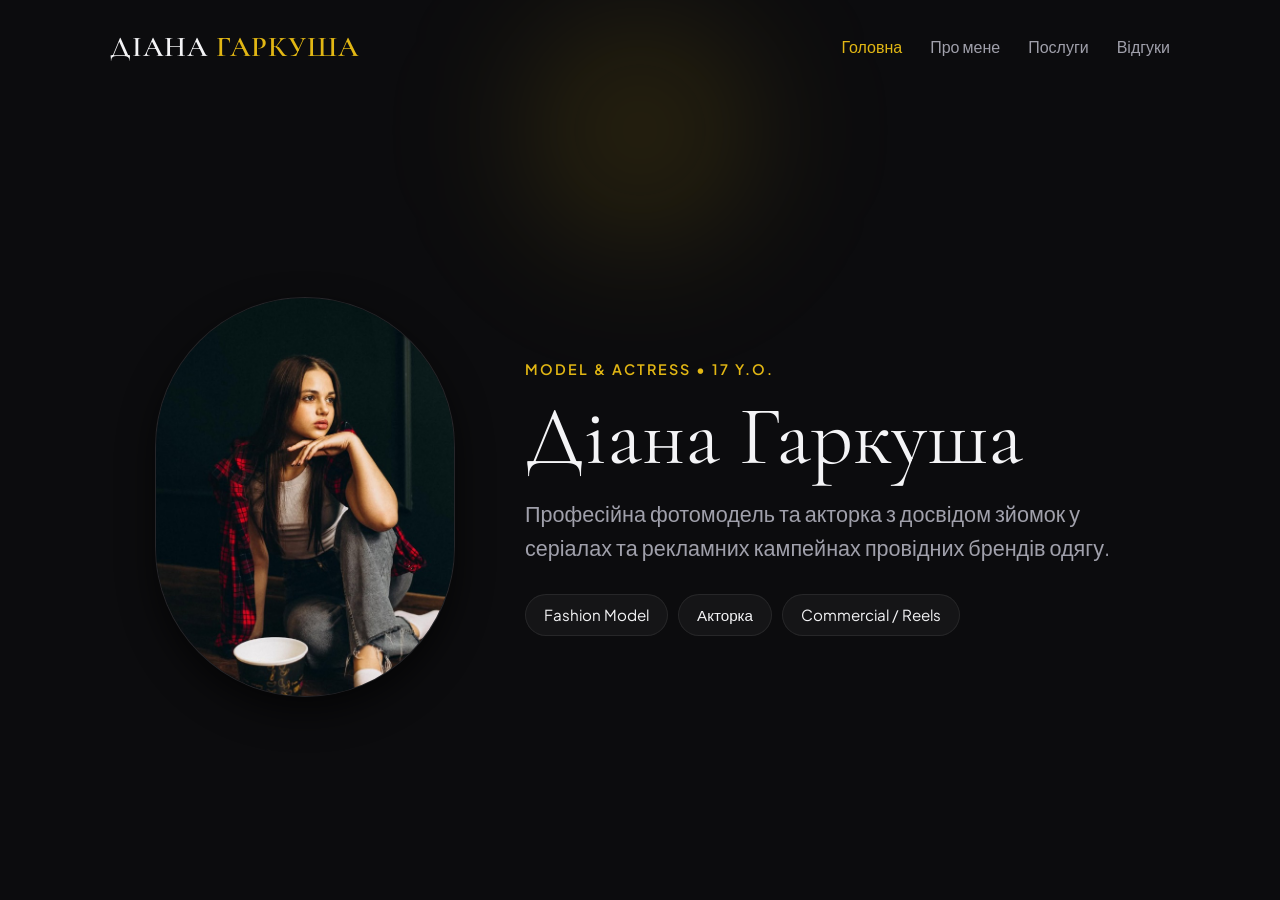
==== commit 8e35874e: "Add files via upload" ====
--- a/index.html
+++ b/index.html
@@ -316,7 +316,7 @@
             <a href="index.html" class="nav-link active">Головна</a>
             <a href="about.html" class="nav-link">Про мене</a>
             <a href="services.html" class="nav-link">Послуги</a>
-            <a href="contacts.html" class="nav-link">Контакти</a>
+            <a href="reviews.html" class="nav-link">Відгуки</a>
         </nav>
 
         <!-- Кнопка «3 смужки» для телефона -->
@@ -332,7 +332,7 @@
         <a href="index.html" class="nav-link active">Головна</a>
         <a href="about.html" class="nav-link">Про мене</a>
         <a href="services.html" class="nav-link">Послуги</a>
-        <a href="contacts.html" class="nav-link">Контакти</a>
+        <a href="reviews.html" class="nav-link">Відгуки</a>
     </div>
 
     <!-- ОСНОВНИЙ КОНТЕНТ -->
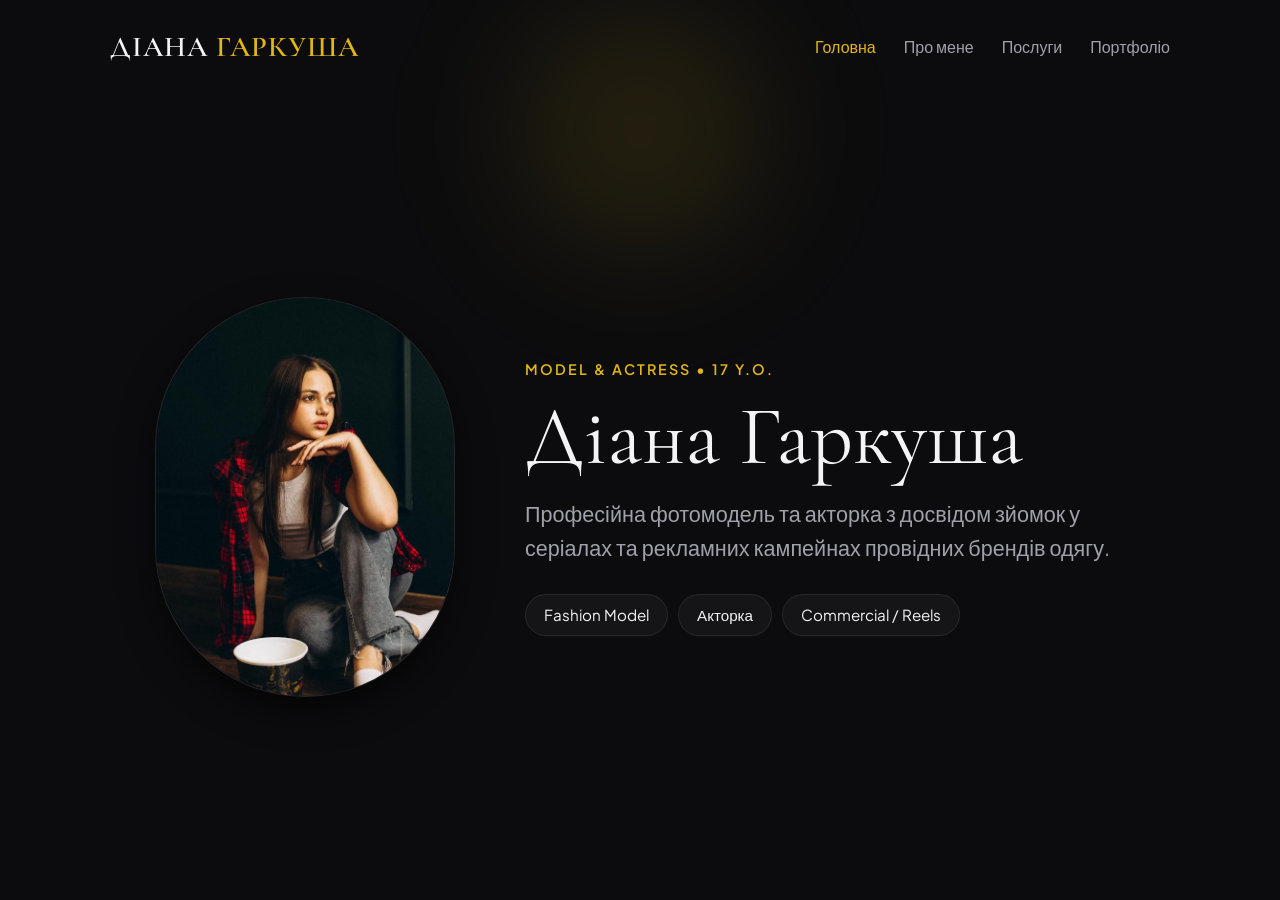
==== commit fc8b8d8c: "Add files via upload" ====
--- a/index.html
+++ b/index.html
@@ -223,14 +223,23 @@
         }
 
         .avatar-placeholder {
+            display: none;
             width: 100%;
             height: 100%;
             background: linear-gradient(135deg, #1c1c24, #101014);
-            display: flex;
             align-items: center;
             justify-content: center;
             color: var(--text-muted);
             font-size: 0.95rem;
+        }
+
+        /* Показ заглушки у разі помилки завантаження фото */
+        .avatar-frame.has-error .avatar-img {
+            display: none;
+        }
+
+        .avatar-frame.has-error .avatar-placeholder {
+            display: flex;
         }
 
         .badge {
@@ -316,11 +325,11 @@
             <a href="index.html" class="nav-link active">Головна</a>
             <a href="about.html" class="nav-link">Про мене</a>
             <a href="services.html" class="nav-link">Послуги</a>
-            <a href="reviews.html" class="nav-link">Відгуки</a>
+            <a href="portfolio.html" class="nav-link">Портфоліо</a>
         </nav>
 
         <!-- Кнопка «3 смужки» для телефона -->
-        <button class="hamburger-btn" id="hamburgerBtn" aria-label="Відкрити меню">
+        <button class="hamburger-btn" id="hamburgerBtn" aria-label="Відкрити меню" aria-expanded="false">
             <span></span>
             <span></span>
             <span></span>
@@ -332,14 +341,15 @@
         <a href="index.html" class="nav-link active">Головна</a>
         <a href="about.html" class="nav-link">Про мене</a>
         <a href="services.html" class="nav-link">Послуги</a>
-        <a href="reviews.html" class="nav-link">Відгуки</a>
+        <a href="portfolio.html" class="nav-link">Портфоліо</a>
     </div>
 
     <!-- ОСНОВНИЙ КОНТЕНТ -->
-    <div class="container">
+    <main class="container">
         <section class="hero-section">
             <div class="avatar-frame" id="avatarFrame">
                 <img id="avatarImg" src="Діана 2.jpg" alt="Діана Гаркуша" class="avatar-img" onerror="showPlaceholder()">
+                <div class="avatar-placeholder"><span>[ Фото Діани ]</span></div>
             </div>
             
             <div class="hero-info">
@@ -356,29 +366,34 @@
                 </div>
             </div>
         </section>
-    </div>
+    </main>
 
     <!-- JAVASCRIPT -->
     <script>
-        // Робота мобільного меню
         const hamburgerBtn = document.getElementById('hamburgerBtn');
         const mobileMenu = document.getElementById('mobileMenu');
 
-        hamburgerBtn.addEventListener('click', () => {
-            hamburgerBtn.classList.toggle('open');
+        function toggleMenu() {
+            const isOpen = hamburgerBtn.classList.toggle('open');
             mobileMenu.classList.toggle('active');
-            
-            if (mobileMenu.classList.contains('active')) {
-                document.body.style.overflow = 'hidden';
-            } else {
-                document.body.style.overflow = '';
-            }
+            hamburgerBtn.setAttribute('aria-expanded', isOpen);
+            document.body.style.overflow = isOpen ? 'hidden' : '';
+        }
+
+        hamburgerBtn.addEventListener('click', toggleMenu);
+
+        // Закриваємо меню при натисканні на посилання у мобільному меню
+        mobileMenu.querySelectorAll('.nav-link').forEach(link => {
+            link.addEventListener('click', () => {
+                if (mobileMenu.classList.contains('active')) {
+                    toggleMenu();
+                }
+            });
         });
 
-        // Показ заглушки, якщо фото не завантажилося або шлях вказано невірно
+        // Заглушка, якщо фото не завантажилося
         function showPlaceholder() {
-            const frame = document.getElementById('avatarFrame');
-            frame.innerHTML = '<div class="avatar-placeholder"><span>[ Фото Діани ]</span></div>';
+            document.getElementById('avatarFrame').classList.add('has-error');
         }
     </script>
 </body>
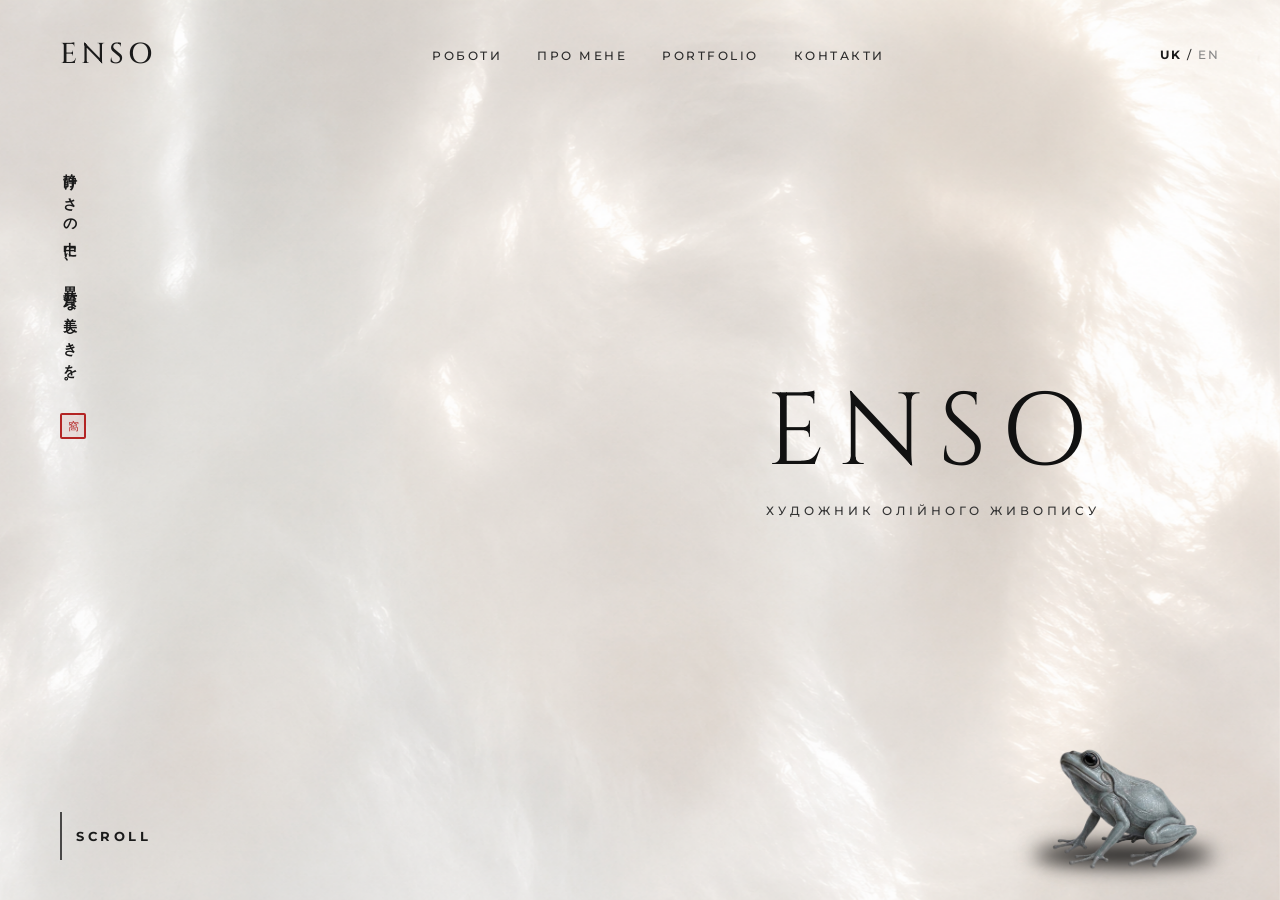
==== commit 1fd7352f: "Add files via upload" ====
--- a/index.html
+++ b/index.html
@@ -1,400 +1,100 @@
 <!DOCTYPE html>
 <html lang="uk">
 <head>
-    <meta charset="UTF-8">
-    <meta name="viewport" content="width=device-width, initial-scale=1.0, viewport-fit=cover">
-    <title>Діана Гаркуша | Офіційний сайт</title>
-    <meta name="description" content="Офіційний сайт Діани Гаркуші — фотомодель та акторка.">
-    
-    <!-- Шрифти Google Fonts -->
-    <link rel="preconnect" href="https://fonts.googleapis.com">
-    <link rel="preconnect" href="https://fonts.gstatic.com" crossorigin>
-    <link href="https://fonts.googleapis.com/css2?family=Cormorant+Garamond:wght@400;600&family=Plus+Jakarta+Sans:wght@300;400;600&display=swap" rel="stylesheet">
-    <link rel="icon" type="image/svg+xml" href="data:image/svg+xml,<svg xmlns='http://www.w3.org/2000/svg' viewBox='0 0 100 100'><rect width='100' height='100' rx='25' fill='%230c0c0e'/><text x='50%' y='65%' font-family='Georgia, serif' font-size='48' font-weight='bold' fill='%23e2b714' text-anchor='middle'>DG</text></svg>">
-
-    <!-- CSS СТИЛІ -->
-    <style>
-        :root {
-            --bg-color: #0c0c0e;
-            --card-bg: rgba(255, 255, 255, 0.04);
-            --accent-color: #e2b714;
-            --text-main: #f4f4f6;
-            --text-muted: #a0a0ab;
-            --border-color: rgba(255, 255, 255, 0.08);
-            --font-title: 'Cormorant Garamond', serif;
-            --font-body: 'Plus Jakarta Sans', sans-serif;
-        }
-
-        * {
-            box-sizing: border-box;
-            margin: 0;
-            padding: 0;
-            -webkit-tap-highlight-color: transparent;
-        }
-
-        html {
-            scroll-behavior: smooth;
-        }
-
-        body {
-            background-color: var(--bg-color);
-            color: var(--text-main);
-            font-family: var(--font-body);
-            line-height: 1.6;
-            overflow-x: hidden;
-            min-height: 100vh;
-            display: flex;
-            flex-direction: column;
-            justify-content: space-between;
-        }
-
-        /* --- СЯЙВО НА ФОНІ --- */
-        .glow-bg {
-            position: fixed;
-            top: -5%;
-            left: 50%;
-            transform: translateX(-50%);
-            width: 350px;
-            height: 350px;
-            background: radial-gradient(circle, rgba(226, 183, 20, 0.18) 0%, rgba(0,0,0,0) 70%);
-            filter: blur(60px);
-            z-index: -1;
-            pointer-events: none;
-            animation: pulseGlow 8s infinite alternate ease-in-out;
-        }
-
-        @keyframes pulseGlow {
-            0% { transform: translateX(-50%) scale(1); opacity: 0.5; }
-            100% { transform: translateX(-50%) scale(1.3); opacity: 0.8; }
-        }
-
-        /* --- ШАПКА --- */
-        header {
-            position: relative;
-            display: flex;
-            justify-content: space-between;
-            align-items: center;
-            padding: 24px 20px;
-            max-width: 1100px;
-            width: 100%;
-            margin: 0 auto;
-            z-index: 1000;
-        }
-
-        .logo {
-            font-family: var(--font-title);
-            font-size: 1.8rem;
-            font-weight: 600;
-            letter-spacing: 1px;
-            text-transform: uppercase;
-            color: var(--text-main);
-            text-decoration: none;
-        }
-
-        .logo span { color: var(--accent-color); }
-
-        /* Навігація ПК */
-        .desktop-nav {
-            display: none;
-            gap: 28px;
-        }
-
-        .nav-link {
-            color: var(--text-muted);
-            text-decoration: none;
-            font-size: 1rem;
-            font-weight: 400;
-            transition: color 0.3s;
-        }
-
-        .nav-link:hover, .nav-link.active {
-            color: var(--accent-color);
-        }
-
-        /* Кнопка-гамбургер (три смужки) */
-        .hamburger-btn {
-            display: flex;
-            flex-direction: column;
-            justify-content: space-between;
-            width: 30px;
-            height: 20px;
-            background: transparent;
-            border: none;
-            cursor: pointer;
-            padding: 0;
-            z-index: 1001;
-        }
-
-        .hamburger-btn span {
-            width: 100%;
-            height: 2px;
-            background-color: var(--text-main);
-            border-radius: 2px;
-            transition: all 0.3s ease-in-out;
-        }
-
-        /* Анімація перетворення гамбургера на хрестик */
-        .hamburger-btn.open span:nth-child(1) {
-            transform: translateY(9px) rotate(45deg);
-            background-color: var(--accent-color);
-        }
-
-        .hamburger-btn.open span:nth-child(2) {
-            opacity: 0;
-        }
-
-        .hamburger-btn.open span:nth-child(3) {
-            transform: translateY(-9px) rotate(-45deg);
-            background-color: var(--accent-color);
-        }
-
-        /* Висувне мобільне меню */
-        .mobile-menu-overlay {
-            position: fixed;
-            top: 0;
-            left: 0;
-            width: 100%;
-            height: 100vh;
-            background: rgba(12, 12, 14, 0.96);
-            backdrop-filter: blur(15px);
-            -webkit-backdrop-filter: blur(15px);
-            display: flex;
-            flex-direction: column;
-            justify-content: center;
-            align-items: center;
-            gap: 24px;
-            opacity: 0;
-            visibility: hidden;
-            transition: opacity 0.3s ease, visibility 0.3s ease;
-            z-index: 999;
-        }
-
-        .mobile-menu-overlay.active {
-            opacity: 1;
-            visibility: visible;
-        }
-
-        .mobile-menu-overlay .nav-link {
-            font-family: var(--font-title);
-            font-size: 2rem;
-            color: var(--text-main);
-        }
-
-        .mobile-menu-overlay .nav-link.active {
-            color: var(--accent-color);
-        }
-
-        /* --- ОСНОВНИЙ КОНТЕЙНЕР --- */
-        .container {
-            max-width: 1100px;
-            width: 100%;
-            margin: auto;
-            padding: 20px 24px;
-        }
-
-        /* --- HERO SECTION --- */
-        .hero-section {
-            display: flex;
-            flex-direction: column;
-            align-items: center;
-            text-align: center;
-            padding: 20px 0;
-        }
-
-        /* Рамка для фотографії */
-        .avatar-frame {
-            width: 210px;
-            height: 280px;
-            border-radius: 110px;
-            overflow: hidden;
-            border: 1px solid var(--border-color);
-            margin-bottom: 28px;
-            box-shadow: 0 15px 35px rgba(0,0,0,0.6);
-            flex-shrink: 0;
-            position: relative;
-            background: #141418;
-        }
-
-        .avatar-img {
-            width: 100%;
-            height: 100%;
-            object-fit: cover;
-            display: block;
-        }
-
-        .avatar-placeholder {
-            display: none;
-            width: 100%;
-            height: 100%;
-            background: linear-gradient(135deg, #1c1c24, #101014);
-            align-items: center;
-            justify-content: center;
-            color: var(--text-muted);
-            font-size: 0.95rem;
-        }
-
-        /* Показ заглушки у разі помилки завантаження фото */
-        .avatar-frame.has-error .avatar-img {
-            display: none;
-        }
-
-        .avatar-frame.has-error .avatar-placeholder {
-            display: flex;
-        }
-
-        .badge {
-            color: var(--accent-color);
-            text-transform: uppercase;
-            letter-spacing: 2px;
-            font-size: 0.9rem;
-            font-weight: 600;
-            margin-bottom: 12px;
-        }
-
-        .main-title {
-            font-family: var(--font-title);
-            font-size: clamp(3.2rem, 10vw, 5.2rem);
-            font-weight: 400;
-            line-height: 1.05;
-            margin-bottom: 16px;
-        }
-
-        .hero-desc {
-            color: var(--text-muted);
-            max-width: 600px;
-            margin: 0 auto 28px;
-            font-size: clamp(1.1rem, 4vw, 1.35rem);
-            line-height: 1.6;
-        }
-
-        .tags-container {
-            display: flex;
-            gap: 10px;
-            flex-wrap: wrap;
-            justify-content: center;
-        }
-
-        .tag {
-            background: var(--card-bg);
-            border: 1px solid var(--border-color);
-            padding: 8px 18px;
-            border-radius: 30px;
-            font-size: 0.95rem;
-            color: var(--text-main);
-        }
-
-        /* --- АДАПТИВНІСТЬ ДЛЯ ПК (min-width: 768px) --- */
-        @media (min-width: 768px) {
-            .desktop-nav { display: flex; }
-            .hamburger-btn { display: none; }
-            .mobile-menu-overlay { display: none; }
-
-            .hero-section {
-                flex-direction: row;
-                text-align: left;
-                justify-content: center;
-                gap: 70px;
-                padding: 60px 0;
-            }
-
-            .avatar-frame {
-                width: 300px;
-                height: 400px;
-                border-radius: 150px;
-                margin-bottom: 0;
-            }
-
-            .hero-desc { 
-                margin: 0 0 28px 0; 
-            }
-
-            .tags-container { justify-content: flex-start; }
-        }
-    </style>
+  <meta charset="UTF-8">
+  <meta name="viewport" content="width=device-width, initial-scale=1.0">
+  <title>ENSO / Portfolio</title>
+  <link rel="stylesheet" href="style.css">
 </head>
 <body>
-    <!-- ФОНОВЕ СЯЙВО -->
-    <div class="glow-bg"></div>
 
-    <!-- ШАПКА -->
-    <header>
-        <a href="index.html" class="logo">Діана <span>Гаркуша</span></a>
-        
-        <!-- Меню для комп'ютера -->
-        <nav class="desktop-nav">
-            <a href="index.html" class="nav-link active">Головна</a>
-            <a href="about.html" class="nav-link">Про мене</a>
-            <a href="services.html" class="nav-link">Послуги</a>
-            <a href="portfolio.html" class="nav-link">Портфоліо</a>
-        </nav>
+  <!-- ФІКСОВАНИЙ ЗАДНІЙ ФОН -->
+  <img src="fon.png" alt="Фон" class="global-bg">
 
-        <!-- Кнопка «3 смужки» для телефона -->
-        <button class="hamburger-btn" id="hamburgerBtn" aria-label="Відкрити меню" aria-expanded="false">
-            <span></span>
-            <span></span>
-            <span></span>
-        </button>
-    </header>
+  <!-- ШАПКА -->
+  <header class="header">
+    <div class="header__container">
+      <a href="#hero" class="logo">ENSO</a>
 
-    <!-- Висувне мобільне меню -->
-    <div class="mobile-menu-overlay" id="mobileMenu">
-        <a href="index.html" class="nav-link active">Головна</a>
-        <a href="about.html" class="nav-link">Про мене</a>
-        <a href="services.html" class="nav-link">Послуги</a>
-        <a href="portfolio.html" class="nav-link">Портфоліо</a>
+      <button class="burger" id="burger-btn" aria-label="Меню">
+        <span></span><span></span><span></span>
+      </button>
+
+      <nav class="nav" id="nav-menu">
+        <ul class="nav__list">
+          <li><a href="#hero" class="nav__link" data-i18n="nav_works">WORKS</a></li>
+          <li><a href="#about" class="nav__link" data-i18n="nav_about">ABOUT</a></li>
+          <li><a href="#works" class="nav__link" data-i18n="nav_PORTFOLIO">PORTFOLIO</a></li>
+          <li><a href="#contacts" class="nav__link" data-i18n="nav_contacts">CONTACT</a></li>
+        </ul>
+
+        <!-- ЖАБА З ТІННЮ ДЛЯ МОБІЛЬНОГО БУРГЕР-МЕНЮ -->
+        <div class="mobile-menu-footer">
+          <div class="mobile-frog-shadow"></div>
+          <img src="frog.png" alt="Жаба" class="mobile-artwork-frog">
+        </div>
+      </nav>
+
+      <!-- ПЕРЕМИКАЧ МОВ У ПРАВОМУ ВЕРХНЬОМУ КУТКУ -->
+      <div class="lang-switch">
+        <a href="#" id="lang-uk">UK</a> / <a href="#" id="lang-en" class="active">EN</a>
+      </div>
     </div>
+  </header>
 
-    <!-- ОСНОВНИЙ КОНТЕНТ -->
-    <main class="container">
-        <section class="hero-section">
-            <div class="avatar-frame" id="avatarFrame">
-                <img id="avatarImg" src="Діана 2.jpg" alt="Діана Гаркуша" class="avatar-img" onerror="showPlaceholder()">
-                <div class="avatar-placeholder"><span>[ Фото Діани ]</span></div>
-            </div>
-            
-            <div class="hero-info">
-                <p class="badge">Model & Actress • 17 y.o.</p>
-                <h1 class="main-title">Діана Гаркуша</h1>
-                <p class="hero-desc">
-                    Професійна фотомодель та акторка з досвідом зйомок у серіалах та рекламних кампейнах провідних брендів одягу.
-                </p>
+  <!-- СКРОЛ-КОНТЕЙНЕР -->
+  <main class="scroll-container">
+    
+    <!-- 1. ГОЛОВНА -->
+    <section id="hero" class="screen-section hero-section">
+      <!-- ВЕРТИКАЛЬНИЙ ТЕКСТ З ПЕЧАТКОЮ ЗЛІВА -->
+      <div class="vertical-text">
+        <span>静けさの中に、異質な美しきを。</span>
+        <div class="seal-icon">窩</div>
+      </div>
 
-                <div class="tags-container">
-                    <span class="tag">Fashion Model</span>
-                    <span class="tag">Акторка</span>
-                    <span class="tag">Commercial / Reels</span>
-                </div>
-            </div>
-        </section>
-    </main>
+      <img src="girl-frog.png" alt="Дівчина" class="artwork-girl">
 
-    <!-- JAVASCRIPT -->
-    <script>
-        const hamburgerBtn = document.getElementById('hamburgerBtn');
-        const mobileMenu = document.getElementById('mobileMenu');
+      <div class="hero__content">
+        <h1 class="title">ENSO</h1>
+        <p class="subtitle" data-i18n="hero_subtitle">OIL PAINTING ARTIST</p>
+      </div>
 
-        function toggleMenu() {
-            const isOpen = hamburgerBtn.classList.toggle('open');
-            mobileMenu.classList.toggle('active');
-            hamburgerBtn.setAttribute('aria-expanded', isOpen);
-            document.body.style.overflow = isOpen ? 'hidden' : '';
-        }
+      <img src="frog.png" alt="Жаба" class="artwork-frog">
 
-        hamburgerBtn.addEventListener('click', toggleMenu);
+      <!-- СКРОЛ-ІНДИКАТОР -->
+      <div class="scroll-indicator">
+        <div class="scroll-line"></div>
+        <span>SCROLL</span>
+      </div>
+    </section>
 
-        // Закриваємо меню при натисканні на посилання у мобільному меню
-        mobileMenu.querySelectorAll('.nav-link').forEach(link => {
-            link.addEventListener('click', () => {
-                if (mobileMenu.classList.contains('active')) {
-                    toggleMenu();
-                }
-            });
-        });
+    <!-- 2. ПРО МЕНЕ -->
+    <section id="about" class="screen-section transparent-section">
+      <div class="section-container">
+        <h2 data-i18n="about_title">Про мене</h2>
+        <p data-i18n="about_text">Короткий текст про твоє бачення мистецтва, стиль та ідеї.</p>
+      </div>
+    </section>
 
-        // Заглушка, якщо фото не завантажилося
-        function showPlaceholder() {
-            document.getElementById('avatarFrame').classList.add('has-error');
-        }
-    </script>
+    <!-- 3. ПОРТФОЛІО -->
+    <section id="works" class="screen-section portfolio-section">
+      <div class="section-container">
+        <h2 data-i18n="works_title">Портфоліо</h2>
+        <p data-i18n="works_text">Галерея робіт або сітка картин.</p>
+      </div>
+    </section>
+
+    <!-- 4. КОНТАКТИ -->
+    <section id="contacts" class="screen-section transparent-section">
+      <div class="section-container">
+        <h2 data-i18n="contacts_title">Контакти</h2>
+        <p data-i18n="contacts_text">Email, соцмережі або форма для зв'язку.</p>
+      </div>
+    </section>
+
+  </main>
+
+  <script src="script.js"></script>
 </body>
 </html>
--- a/style.css
+++ b/style.css
@@ -0,0 +1,428 @@
+@import url('https://fonts.googleapis.com/css2?family=Cinzel:wght@400;500;600;700&family=Montserrat:wght@300;400;500;600&display=swap');
+
+* {
+  margin: 0;
+  padding: 0;
+  box-sizing: border-box;
+}
+
+html, body {
+  height: 100%;
+  font-family: 'Montserrat', sans-serif;
+  overflow: hidden;
+  background-color: #f2f0eb;
+  color: #2b2b2b;
+}
+
+/* ЗАДНІЙ ФОН */
+.global-bg {
+  position: fixed;
+  top: 0;
+  left: 0;
+  width: 100vw;
+  height: 100vh;
+  object-fit: cover;
+  z-index: 1;
+  pointer-events: none;
+}
+
+/* СКРОЛ-КОНТЕЙНЕР */
+.scroll-container {
+  position: relative;
+  z-index: 2;
+  height: 100vh;
+  overflow-y: scroll;
+  scroll-snap-type: y mandatory;
+  scroll-behavior: smooth;
+}
+
+.screen-section {
+  height: 100vh;
+  width: 100vw;
+  scroll-snap-align: start;
+  scroll-snap-stop: always;
+  position: relative;
+}
+
+/* ШАПКА */
+.header {
+  position: fixed;
+  top: 0;
+  left: 0;
+  width: 100%;
+  z-index: 1000;
+  background: transparent;
+  pointer-events: auto;
+}
+
+.header__container {
+  width: 100%;
+  padding: 35px 60px;
+  display: flex;
+  align-items: center;
+  justify-content: space-between;
+}
+
+.logo {
+  font-family: 'Cinzel', serif;
+  font-size: 1.8rem;
+  font-weight: 500;
+  letter-spacing: 4px;
+  text-decoration: none;
+  color: #1a1a1a;
+}
+
+/* НАВІГАЦІЯ ПО ЦЕНТРУ */
+.nav__list {
+  display: flex;
+  list-style: none;
+  gap: 35px;
+}
+
+.nav__link {
+  font-size: 0.75rem;
+  letter-spacing: 2.5px;
+  text-decoration: none;
+  color: #2b2b2b;
+  font-weight: 500;
+  text-transform: uppercase;
+  transition: opacity 0.2s ease;
+}
+
+.nav__link:hover {
+  opacity: 0.6;
+}
+
+/* МОВИ В ПРАВОМУ КУТКУ */
+.lang-switch {
+  font-size: 0.75rem;
+  letter-spacing: 2px;
+  font-weight: 500;
+  z-index: 1001;
+}
+
+.lang-switch a {
+  text-decoration: none;
+  color: #888888;
+  transition: color 0.2s ease;
+  cursor: pointer;
+}
+
+.lang-switch a.active {
+  color: #1a1a1a;
+  font-weight: 700;
+}
+
+.burger {
+  display: none;
+}
+
+/* HERO СЕКЦІЯ */
+.hero-section {
+  display: flex;
+  align-items: center;
+  justify-content: flex-end;
+  padding-right: 14%;
+  overflow: hidden;
+}
+
+/* ВЕРТИКАЛЬНИЙ ТЕКСТ ЗЛІВА */
+.vertical-text {
+  position: absolute;
+  left: 60px;
+  top: 18%;
+  z-index: 10;
+  display: flex;
+  flex-direction: column;    
+  align-items: flex-start;   
+  gap: 20px;                 
+}
+
+/* Сам японський текст */
+.vertical-text span:first-child {
+  writing-mode: vertical-rl;
+  text-orientation: upright;
+  font-size: 0.9rem;
+  font-weight: 700;
+  letter-spacing: 5px;
+  color: #1a1a1a;
+}
+
+/* ЧЕРВОНА КВАДРАТНА ПЕЧАТКА ЗНИЗУ */
+.vertical-text .seal-icon {
+  width: 26px;
+  height: 26px;
+  border: 2px solid #b32424;
+  background-color: rgba(179, 36, 36, 0.08);
+  display: flex;
+  align-items: center;
+  justify-content: center;
+  font-family: 'Cinzel', serif;
+  font-size: 0.7rem;
+  color: #b32424;
+  border-radius: 2px;
+}
+
+/* ДІВЧИНА */
+.artwork-girl {
+  position: absolute;
+  left: 8%;
+  bottom: 0;
+  height: 108vh;
+  width: auto;
+  object-fit: contain;
+  pointer-events: none;
+  z-index: 3;
+
+  -webkit-mask-image: linear-gradient(to right, transparent 0%, black 18%),
+                      linear-gradient(to top, transparent 0%, black 12%);
+  mask-image: linear-gradient(to right, transparent 0%, black 18%),
+              linear-gradient(to top, transparent 0%, black 12%);
+  -webkit-mask-composite: source-in;
+  mask-composite: intersect;
+}
+
+/* ЖАБА (СПРАВА ВНИЗУ НА ДЕСКТОПІ) */
+.artwork-frog {
+  position: absolute;
+  right: 30px;
+  bottom: 15px;
+  width: 240px;
+  height: auto;
+  object-fit: contain;
+  pointer-events: none;
+  z-index: 4;
+}
+
+/* ТЕМНА РОЗМИТА ПЛЯМА ПІД ЖАБОЮ НА ДЕСКТОПІ */
+.hero-section::after {
+  content: '';
+  position: absolute;
+  right: 67px;
+  bottom: 35px;
+  width: 180px;
+  height: 20px;
+  background: #000000;
+  opacity: 1.5;
+  border-radius: 50%;
+  filter: blur(10px);
+  z-index: 3;
+  pointer-events: none;
+}
+
+/* БЛОК ENSO ТА ТЕКСТ */
+.hero__content {
+  position: relative;
+  z-index: 20;
+  text-align: center;
+  display: flex;
+  flex-direction: column;
+  align-items: center;
+}
+
+.hero__content .title,
+.hero__content h1 {
+  font-family: 'Cinzel', serif;
+  font-size: clamp(4.5rem, 8vw, 7.5rem);
+  font-weight: 400;
+  letter-spacing: 14px;
+  color: #111111;
+  line-height: 1;
+}
+
+.hero__content .subtitle,
+.hero__content p {
+  font-size: 0.75rem;
+  letter-spacing: 4px;
+  margin-top: 18px;
+  color: #333333;
+  font-weight: 500;
+  text-transform: uppercase;
+}
+
+/* СКРОЛ-ІНДИКАТОР ВНИЗУ ЗЛІВА */
+.scroll-indicator {
+  position: absolute;
+  left: 60px;
+  bottom: 40px;
+  display: flex;
+  align-items: center;
+  gap: 14px;
+  z-index: 10;
+}
+
+.scroll-line {
+  width: 2px;
+  height: 48px;
+  background-color: #222222;
+  opacity: 0.8;
+}
+
+.scroll-indicator span {
+  font-family: 'Montserrat', sans-serif;
+  font-size: 0.8rem;
+  font-weight: 700;
+  letter-spacing: 3.5px;
+  color: #1a1a1a;
+  text-transform: uppercase;
+}
+
+/* ІНШІ СЕКЦІЇ */
+.transparent-section {
+  display: flex;
+  justify-content: center;
+  align-items: center;
+  padding: 80px 20px;
+  background: transparent;
+}
+
+.portfolio-section {
+  display: flex;
+  justify-content: center;
+  align-items: center;
+  padding: 80px 20px;
+  background-color: #ffffff;
+}
+
+.section-container {
+  max-width: 800px;
+  text-align: center;
+}
+
+.screen-section h2 {
+  font-family: 'Cinzel', serif;
+  font-size: 2.5rem;
+  font-weight: 400;
+  letter-spacing: 4px;
+  margin-bottom: 20px;
+}
+
+/* МОБІЛЬНА АДАПТИВНІСТЬ */
+.mobile-menu-footer {
+  display: none;
+}
+
+@media (max-width: 768px) {
+  .header__container {
+    padding: 20px;
+  }
+
+  .burger {
+    display: flex;
+    flex-direction: column;
+    justify-content: space-between;
+    width: 26px;
+    height: 18px;
+    background: transparent;
+    border: none;
+    z-index: 1002;
+    cursor: pointer;
+  }
+
+  .burger span {
+    width: 100%;
+    height: 2px;
+    background-color: #000000;
+    transition: all 0.3s ease;
+  }
+
+  /* Анімація бургера у хрестик */
+  .burger.active span:nth-child(1) {
+    transform: translateY(8px) rotate(45deg);
+  }
+  .burger.active span:nth-child(2) {
+    opacity: 0;
+  }
+  .burger.active span:nth-child(3) {
+    transform: translateY(-8px) rotate(-45deg);
+  }
+
+  .nav {
+    position: fixed;
+    top: 0;
+    right: 0;
+    width: 100%;
+    height: 100vh;
+    background: rgba(242, 240, 235, 0.98);
+    display: flex;
+    flex-direction: column;
+    align-items: center;
+    justify-content: center;
+    transform: translateX(100%);
+    transition: transform 0.35s ease-in-out;
+    z-index: 1001;
+  }
+
+  .nav.active {
+    transform: translateX(0);
+  }
+
+  .nav__list {
+    flex-direction: column;
+    gap: 25px;
+    text-align: center;
+  }
+
+  /* Ховаємо звичайну жабу та її тінь на головному екрані мобільного */
+  .artwork-frog,
+  .hero-section::after {
+    display: none;
+  }
+
+  .hero-section {
+    padding-right: 0;
+    justify-content: space-between;
+    flex-direction: column;
+    padding-top: 100px;
+    padding-bottom: 30px;
+  }
+
+  .vertical-text, .scroll-indicator {
+    display: none;
+  }
+
+  .hero__content .title,
+  .hero__content h1 {
+    font-size: 3.5rem;
+    letter-spacing: 6px;
+  }
+
+  .artwork-girl {
+    position: relative;
+    left: 0;
+    max-height: 68vh;
+    width: auto;
+
+    -webkit-mask-image: linear-gradient(to right, transparent 0%, black 15%),
+                        linear-gradient(to top, transparent 0%, black 10%);
+    mask-image: linear-gradient(to right, transparent 0%, black 15%),
+                linear-gradient(to top, transparent 0%, black 10%);
+    -webkit-mask-composite: source-in;
+    mask-composite: intersect;
+  }
+
+  /* Показуємо жабу з тіню всередині мобільного меню внизу */
+  .mobile-menu-footer {
+    display: flex;
+    flex-direction: column;
+    align-items: center;
+    position: absolute;
+    bottom: 40px;
+  }
+
+  .mobile-artwork-frog {
+    width: 130px;
+    height: auto;
+    object-fit: contain;
+  }
+
+  .mobile-frog-shadow {
+    width: 90px;
+    height: 14px;
+    background: #000000;
+    opacity: 0.3;
+    border-radius: 50%;
+    filter: blur(6px);
+    margin-bottom: -10px;
+  }
+}
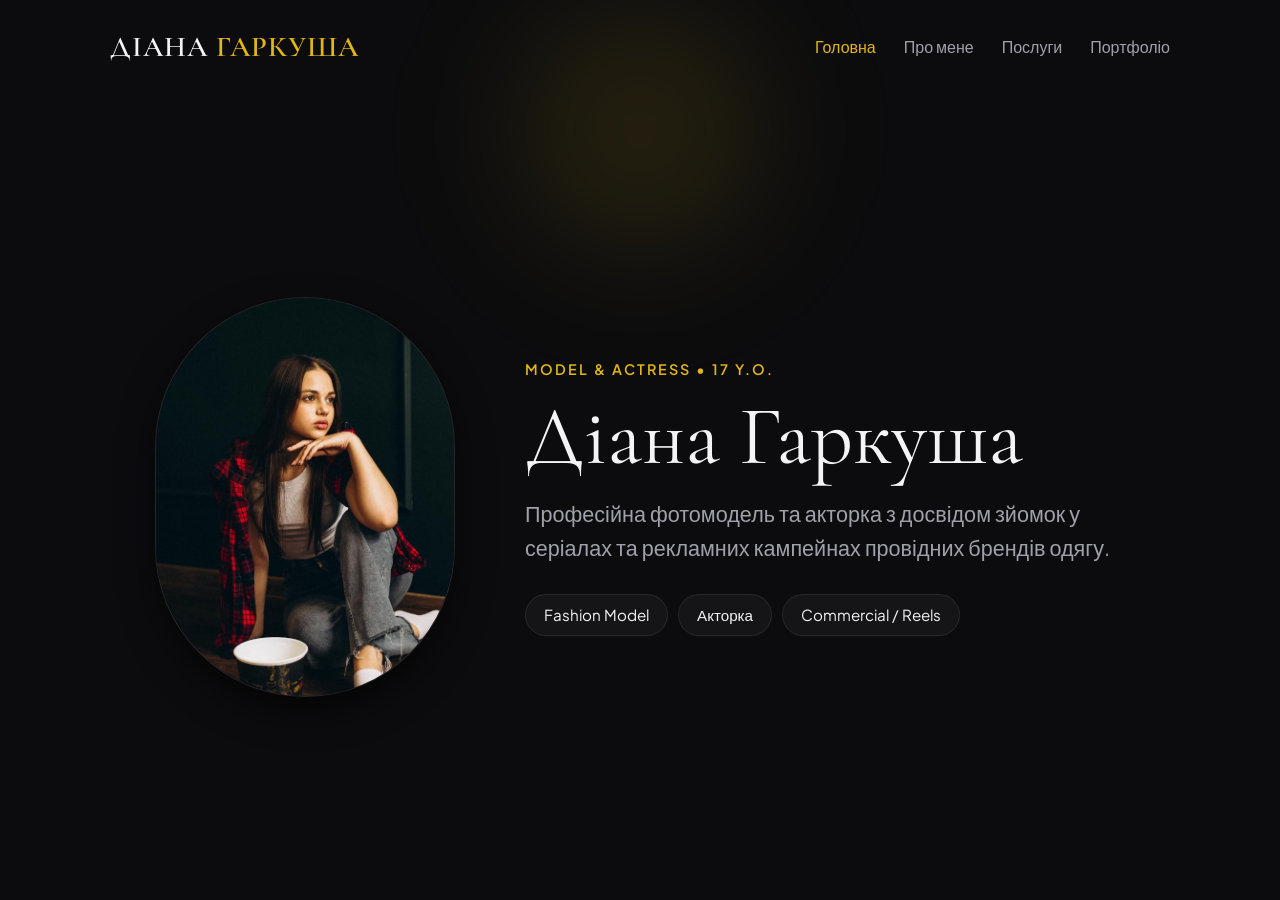
==== commit 7c996209: "Add files via upload" ====
--- a/index.html
+++ b/index.html
@@ -1,100 +1,400 @@
 <!DOCTYPE html>
 <html lang="uk">
 <head>
-  <meta charset="UTF-8">
-  <meta name="viewport" content="width=device-width, initial-scale=1.0">
-  <title>ENSO / Portfolio</title>
-  <link rel="stylesheet" href="style.css">
+    <meta charset="UTF-8">
+    <meta name="viewport" content="width=device-width, initial-scale=1.0, viewport-fit=cover">
+    <title>Діана Гаркуша | Офіційний сайт</title>
+    <meta name="description" content="Офіційний сайт Діани Гаркуші — фотомодель та акторка.">
+    <meta name="google-site-verification" content="VjpGsP00eUobhLGHBoqGCVFL5mk9OASxBb9kTTHwzsI" />
+    <!-- Шрифти Google Fonts -->
+    <link rel="preconnect" href="https://fonts.googleapis.com">
+    <link rel="preconnect" href="https://fonts.gstatic.com" crossorigin>
+    <link href="https://fonts.googleapis.com/css2?family=Cormorant+Garamond:wght@400;600&family=Plus+Jakarta+Sans:wght@300;400;600&display=swap" rel="stylesheet">
+    <link rel="icon" type="image/svg+xml" href="data:image/svg+xml,<svg xmlns='http://www.w3.org/2000/svg' viewBox='0 0 100 100'><rect width='100' height='100' rx='25' fill='%230c0c0e'/><text x='50%' y='65%' font-family='Georgia, serif' font-size='48' font-weight='bold' fill='%23e2b714' text-anchor='middle'>DG</text></svg>">
+
+    <!-- CSS СТИЛІ -->
+    <style>
+        :root {
+            --bg-color: #0c0c0e;
+            --card-bg: rgba(255, 255, 255, 0.04);
+            --accent-color: #e2b714;
+            --text-main: #f4f4f6;
+            --text-muted: #a0a0ab;
+            --border-color: rgba(255, 255, 255, 0.08);
+            --font-title: 'Cormorant Garamond', serif;
+            --font-body: 'Plus Jakarta Sans', sans-serif;
+        }
+
+        * {
+            box-sizing: border-box;
+            margin: 0;
+            padding: 0;
+            -webkit-tap-highlight-color: transparent;
+        }
+
+        html {
+            scroll-behavior: smooth;
+        }
+
+        body {
+            background-color: var(--bg-color);
+            color: var(--text-main);
+            font-family: var(--font-body);
+            line-height: 1.6;
+            overflow-x: hidden;
+            min-height: 100vh;
+            display: flex;
+            flex-direction: column;
+            justify-content: space-between;
+        }
+
+        /* --- СЯЙВО НА ФОНІ --- */
+        .glow-bg {
+            position: fixed;
+            top: -5%;
+            left: 50%;
+            transform: translateX(-50%);
+            width: 350px;
+            height: 350px;
+            background: radial-gradient(circle, rgba(226, 183, 20, 0.18) 0%, rgba(0,0,0,0) 70%);
+            filter: blur(60px);
+            z-index: -1;
+            pointer-events: none;
+            animation: pulseGlow 8s infinite alternate ease-in-out;
+        }
+
+        @keyframes pulseGlow {
+            0% { transform: translateX(-50%) scale(1); opacity: 0.5; }
+            100% { transform: translateX(-50%) scale(1.3); opacity: 0.8; }
+        }
+
+        /* --- ШАПКА --- */
+        header {
+            position: relative;
+            display: flex;
+            justify-content: space-between;
+            align-items: center;
+            padding: 24px 20px;
+            max-width: 1100px;
+            width: 100%;
+            margin: 0 auto;
+            z-index: 1000;
+        }
+
+        .logo {
+            font-family: var(--font-title);
+            font-size: 1.8rem;
+            font-weight: 600;
+            letter-spacing: 1px;
+            text-transform: uppercase;
+            color: var(--text-main);
+            text-decoration: none;
+        }
+
+        .logo span { color: var(--accent-color); }
+
+        /* Навігація ПК */
+        .desktop-nav {
+            display: none;
+            gap: 28px;
+        }
+
+        .nav-link {
+            color: var(--text-muted);
+            text-decoration: none;
+            font-size: 1rem;
+            font-weight: 400;
+            transition: color 0.3s;
+        }
+
+        .nav-link:hover, .nav-link.active {
+            color: var(--accent-color);
+        }
+
+        /* Кнопка-гамбургер (три смужки) */
+        .hamburger-btn {
+            display: flex;
+            flex-direction: column;
+            justify-content: space-between;
+            width: 30px;
+            height: 20px;
+            background: transparent;
+            border: none;
+            cursor: pointer;
+            padding: 0;
+            z-index: 1001;
+        }
+
+        .hamburger-btn span {
+            width: 100%;
+            height: 2px;
+            background-color: var(--text-main);
+            border-radius: 2px;
+            transition: all 0.3s ease-in-out;
+        }
+
+        /* Анімація перетворення гамбургера на хрестик */
+        .hamburger-btn.open span:nth-child(1) {
+            transform: translateY(9px) rotate(45deg);
+            background-color: var(--accent-color);
+        }
+
+        .hamburger-btn.open span:nth-child(2) {
+            opacity: 0;
+        }
+
+        .hamburger-btn.open span:nth-child(3) {
+            transform: translateY(-9px) rotate(-45deg);
+            background-color: var(--accent-color);
+        }
+
+        /* Висувне мобільне меню */
+        .mobile-menu-overlay {
+            position: fixed;
+            top: 0;
+            left: 0;
+            width: 100%;
+            height: 100vh;
+            background: rgba(12, 12, 14, 0.96);
+            backdrop-filter: blur(15px);
+            -webkit-backdrop-filter: blur(15px);
+            display: flex;
+            flex-direction: column;
+            justify-content: center;
+            align-items: center;
+            gap: 24px;
+            opacity: 0;
+            visibility: hidden;
+            transition: opacity 0.3s ease, visibility 0.3s ease;
+            z-index: 999;
+        }
+
+        .mobile-menu-overlay.active {
+            opacity: 1;
+            visibility: visible;
+        }
+
+        .mobile-menu-overlay .nav-link {
+            font-family: var(--font-title);
+            font-size: 2rem;
+            color: var(--text-main);
+        }
+
+        .mobile-menu-overlay .nav-link.active {
+            color: var(--accent-color);
+        }
+
+        /* --- ОСНОВНИЙ КОНТЕЙНЕР --- */
+        .container {
+            max-width: 1100px;
+            width: 100%;
+            margin: auto;
+            padding: 20px 24px;
+        }
+
+        /* --- HERO SECTION --- */
+        .hero-section {
+            display: flex;
+            flex-direction: column;
+            align-items: center;
+            text-align: center;
+            padding: 20px 0;
+        }
+
+        /* Рамка для фотографії */
+        .avatar-frame {
+            width: 210px;
+            height: 280px;
+            border-radius: 110px;
+            overflow: hidden;
+            border: 1px solid var(--border-color);
+            margin-bottom: 28px;
+            box-shadow: 0 15px 35px rgba(0,0,0,0.6);
+            flex-shrink: 0;
+            position: relative;
+            background: #141418;
+        }
+
+        .avatar-img {
+            width: 100%;
+            height: 100%;
+            object-fit: cover;
+            display: block;
+        }
+
+        .avatar-placeholder {
+            display: none;
+            width: 100%;
+            height: 100%;
+            background: linear-gradient(135deg, #1c1c24, #101014);
+            align-items: center;
+            justify-content: center;
+            color: var(--text-muted);
+            font-size: 0.95rem;
+        }
+
+        /* Показ заглушки у разі помилки завантаження фото */
+        .avatar-frame.has-error .avatar-img {
+            display: none;
+        }
+
+        .avatar-frame.has-error .avatar-placeholder {
+            display: flex;
+        }
+
+        .badge {
+            color: var(--accent-color);
+            text-transform: uppercase;
+            letter-spacing: 2px;
+            font-size: 0.9rem;
+            font-weight: 600;
+            margin-bottom: 12px;
+        }
+
+        .main-title {
+            font-family: var(--font-title);
+            font-size: clamp(3.2rem, 10vw, 5.2rem);
+            font-weight: 400;
+            line-height: 1.05;
+            margin-bottom: 16px;
+        }
+
+        .hero-desc {
+            color: var(--text-muted);
+            max-width: 600px;
+            margin: 0 auto 28px;
+            font-size: clamp(1.1rem, 4vw, 1.35rem);
+            line-height: 1.6;
+        }
+
+        .tags-container {
+            display: flex;
+            gap: 10px;
+            flex-wrap: wrap;
+            justify-content: center;
+        }
+
+        .tag {
+            background: var(--card-bg);
+            border: 1px solid var(--border-color);
+            padding: 8px 18px;
+            border-radius: 30px;
+            font-size: 0.95rem;
+            color: var(--text-main);
+        }
+
+        /* --- АДАПТИВНІСТЬ ДЛЯ ПК (min-width: 768px) --- */
+        @media (min-width: 768px) {
+            .desktop-nav { display: flex; }
+            .hamburger-btn { display: none; }
+            .mobile-menu-overlay { display: none; }
+
+            .hero-section {
+                flex-direction: row;
+                text-align: left;
+                justify-content: center;
+                gap: 70px;
+                padding: 60px 0;
+            }
+
+            .avatar-frame {
+                width: 300px;
+                height: 400px;
+                border-radius: 150px;
+                margin-bottom: 0;
+            }
+
+            .hero-desc { 
+                margin: 0 0 28px 0; 
+            }
+
+            .tags-container { justify-content: flex-start; }
+        }
+    </style>
 </head>
 <body>
-
-  <!-- ФІКСОВАНИЙ ЗАДНІЙ ФОН -->
-  <img src="fon.png" alt="Фон" class="global-bg">
-
-  <!-- ШАПКА -->
-  <header class="header">
-    <div class="header__container">
-      <a href="#hero" class="logo">ENSO</a>
-
-      <button class="burger" id="burger-btn" aria-label="Меню">
-        <span></span><span></span><span></span>
-      </button>
-
-      <nav class="nav" id="nav-menu">
-        <ul class="nav__list">
-          <li><a href="#hero" class="nav__link" data-i18n="nav_works">WORKS</a></li>
-          <li><a href="#about" class="nav__link" data-i18n="nav_about">ABOUT</a></li>
-          <li><a href="#works" class="nav__link" data-i18n="nav_PORTFOLIO">PORTFOLIO</a></li>
-          <li><a href="#contacts" class="nav__link" data-i18n="nav_contacts">CONTACT</a></li>
-        </ul>
-
-        <!-- ЖАБА З ТІННЮ ДЛЯ МОБІЛЬНОГО БУРГЕР-МЕНЮ -->
-        <div class="mobile-menu-footer">
-          <div class="mobile-frog-shadow"></div>
-          <img src="frog.png" alt="Жаба" class="mobile-artwork-frog">
-        </div>
-      </nav>
-
-      <!-- ПЕРЕМИКАЧ МОВ У ПРАВОМУ ВЕРХНЬОМУ КУТКУ -->
-      <div class="lang-switch">
-        <a href="#" id="lang-uk">UK</a> / <a href="#" id="lang-en" class="active">EN</a>
-      </div>
+    <!-- ФОНОВЕ СЯЙВО -->
+    <div class="glow-bg"></div>
+
+    <!-- ШАПКА -->
+    <header>
+        <a href="index.html" class="logo">Діана <span>Гаркуша</span></a>
+        
+        <!-- Меню для комп'ютера -->
+        <nav class="desktop-nav">
+            <a href="index.html" class="nav-link active">Головна</a>
+            <a href="about.html" class="nav-link">Про мене</a>
+            <a href="services.html" class="nav-link">Послуги</a>
+            <a href="portfolio.html" class="nav-link">Портфоліо</a>
+        </nav>
+
+        <!-- Кнопка «3 смужки» для телефона -->
+        <button class="hamburger-btn" id="hamburgerBtn" aria-label="Відкрити меню" aria-expanded="false">
+            <span></span>
+            <span></span>
+            <span></span>
+        </button>
+    </header>
+
+    <!-- Висувне мобільне меню -->
+    <div class="mobile-menu-overlay" id="mobileMenu">
+        <a href="index.html" class="nav-link active">Головна</a>
+        <a href="about.html" class="nav-link">Про мене</a>
+        <a href="services.html" class="nav-link">Послуги</a>
+        <a href="portfolio.html" class="nav-link">Портфоліо</a>
     </div>
-  </header>
-
-  <!-- СКРОЛ-КОНТЕЙНЕР -->
-  <main class="scroll-container">
-    
-    <!-- 1. ГОЛОВНА -->
-    <section id="hero" class="screen-section hero-section">
-      <!-- ВЕРТИКАЛЬНИЙ ТЕКСТ З ПЕЧАТКОЮ ЗЛІВА -->
-      <div class="vertical-text">
-        <span>静けさの中に、異質な美しきを。</span>
-        <div class="seal-icon">窩</div>
-      </div>
-
-      <img src="girl-frog.png" alt="Дівчина" class="artwork-girl">
-
-      <div class="hero__content">
-        <h1 class="title">ENSO</h1>
-        <p class="subtitle" data-i18n="hero_subtitle">OIL PAINTING ARTIST</p>
-      </div>
-
-      <img src="frog.png" alt="Жаба" class="artwork-frog">
-
-      <!-- СКРОЛ-ІНДИКАТОР -->
-      <div class="scroll-indicator">
-        <div class="scroll-line"></div>
-        <span>SCROLL</span>
-      </div>
-    </section>
-
-    <!-- 2. ПРО МЕНЕ -->
-    <section id="about" class="screen-section transparent-section">
-      <div class="section-container">
-        <h2 data-i18n="about_title">Про мене</h2>
-        <p data-i18n="about_text">Короткий текст про твоє бачення мистецтва, стиль та ідеї.</p>
-      </div>
-    </section>
-
-    <!-- 3. ПОРТФОЛІО -->
-    <section id="works" class="screen-section portfolio-section">
-      <div class="section-container">
-        <h2 data-i18n="works_title">Портфоліо</h2>
-        <p data-i18n="works_text">Галерея робіт або сітка картин.</p>
-      </div>
-    </section>
-
-    <!-- 4. КОНТАКТИ -->
-    <section id="contacts" class="screen-section transparent-section">
-      <div class="section-container">
-        <h2 data-i18n="contacts_title">Контакти</h2>
-        <p data-i18n="contacts_text">Email, соцмережі або форма для зв'язку.</p>
-      </div>
-    </section>
-
-  </main>
-
-  <script src="script.js"></script>
+
+    <!-- ОСНОВНИЙ КОНТЕНТ -->
+    <main class="container">
+        <section class="hero-section">
+            <div class="avatar-frame" id="avatarFrame">
+                <img id="avatarImg" src="Diana-0.jpg" alt="Діана Гаркуша" class="avatar-img" onerror="showPlaceholder()">
+                <div class="avatar-placeholder"><span>[ Фото Діани ]</span></div>
+            </div>
+            
+            <div class="hero-info">
+                <p class="badge">Model & Actress • 17 y.o.</p>
+                <h1 class="main-title">Діана Гаркуша</h1>
+                <p class="hero-desc">
+                    Професійна фотомодель та акторка з досвідом зйомок у серіалах та рекламних кампейнах провідних брендів одягу.
+                </p>
+
+                <div class="tags-container">
+                    <span class="tag">Fashion Model</span>
+                    <span class="tag">Акторка</span>
+                    <span class="tag">Commercial / Reels</span>
+                </div>
+            </div>
+        </section>
+    </main>
+
+    <!-- JAVASCRIPT -->
+    <script>
+        const hamburgerBtn = document.getElementById('hamburgerBtn');
+        const mobileMenu = document.getElementById('mobileMenu');
+
+        function toggleMenu() {
+            const isOpen = hamburgerBtn.classList.toggle('open');
+            mobileMenu.classList.toggle('active');
+            hamburgerBtn.setAttribute('aria-expanded', isOpen);
+            document.body.style.overflow = isOpen ? 'hidden' : '';
+        }
+
+        hamburgerBtn.addEventListener('click', toggleMenu);
+
+        // Закриваємо меню при натисканні на посилання у мобільному меню
+        mobileMenu.querySelectorAll('.nav-link').forEach(link => {
+            link.addEventListener('click', () => {
+                if (mobileMenu.classList.contains('active')) {
+                    toggleMenu();
+                }
+            });
+        });
+
+        // Заглушка, якщо фото не завантажилося
+        function showPlaceholder() {
+            document.getElementById('avatarFrame').classList.add('has-error');
+        }
+    </script>
 </body>
 </html>
